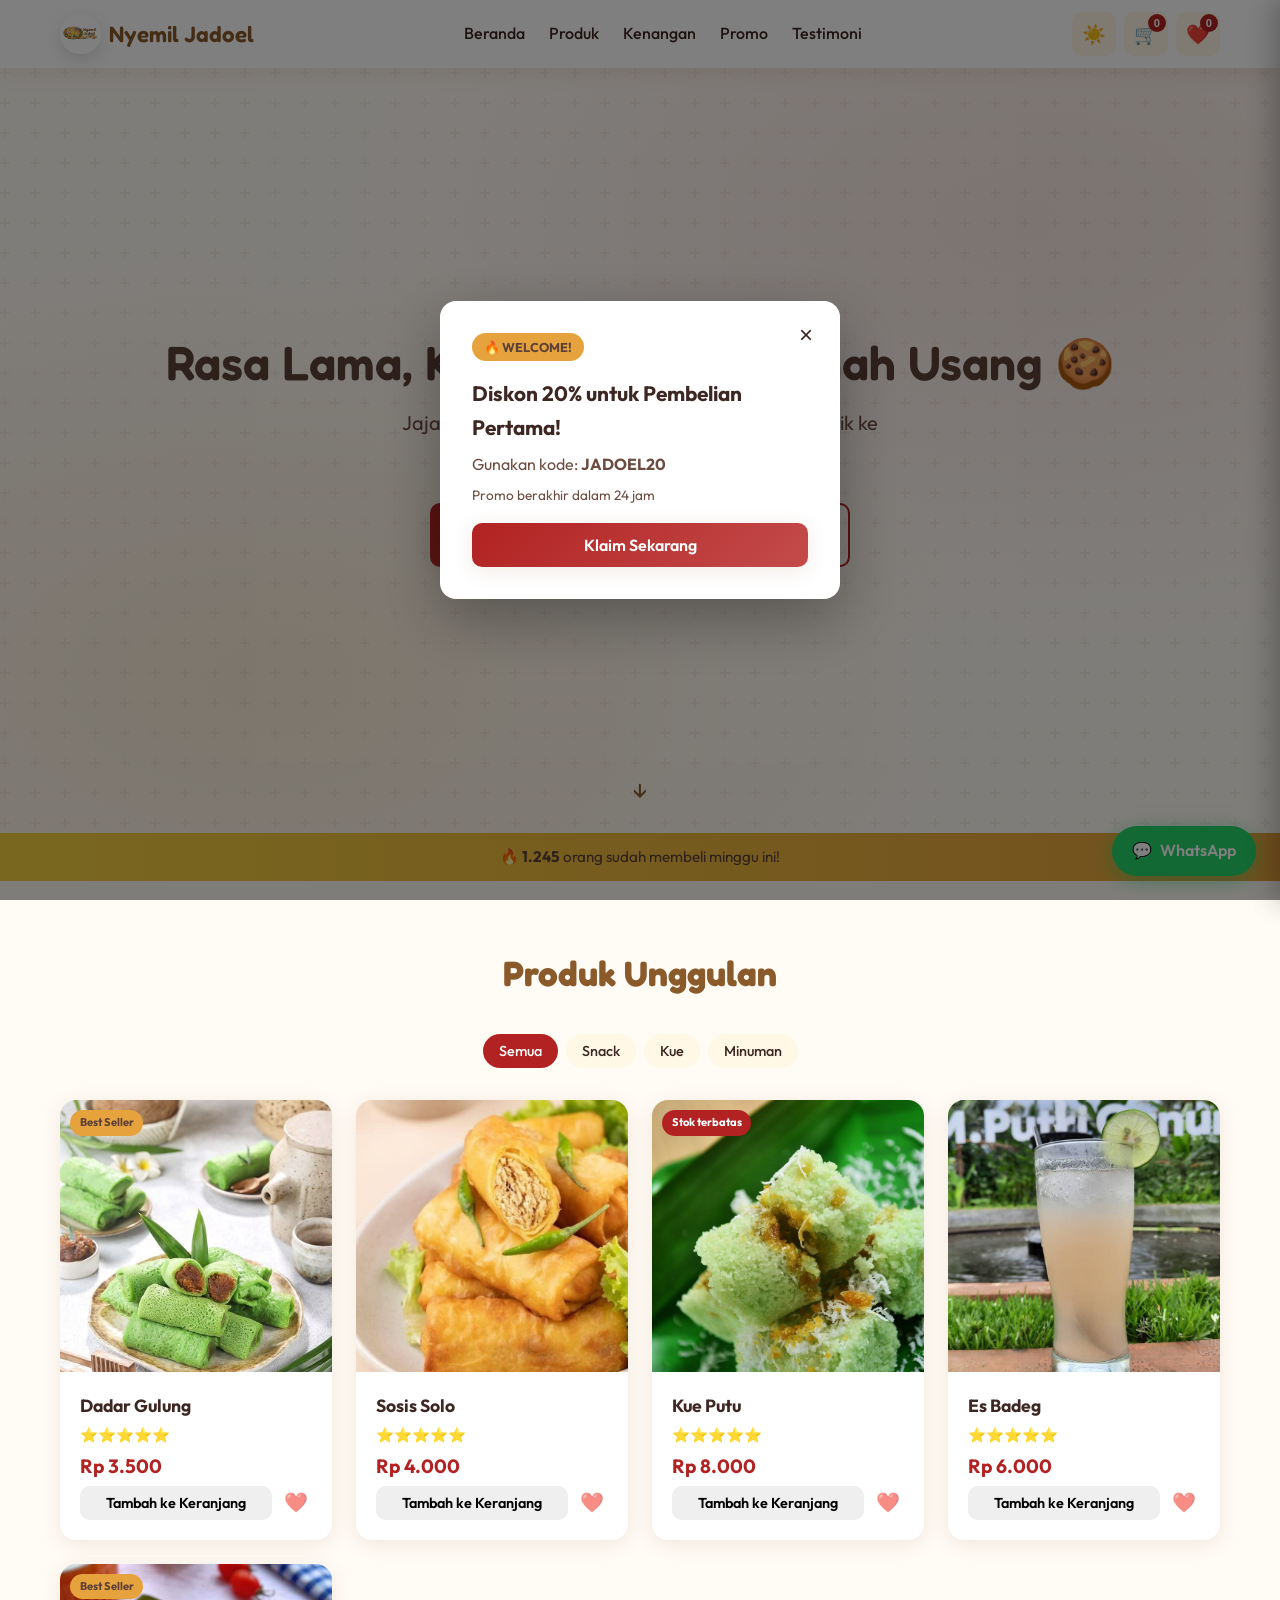
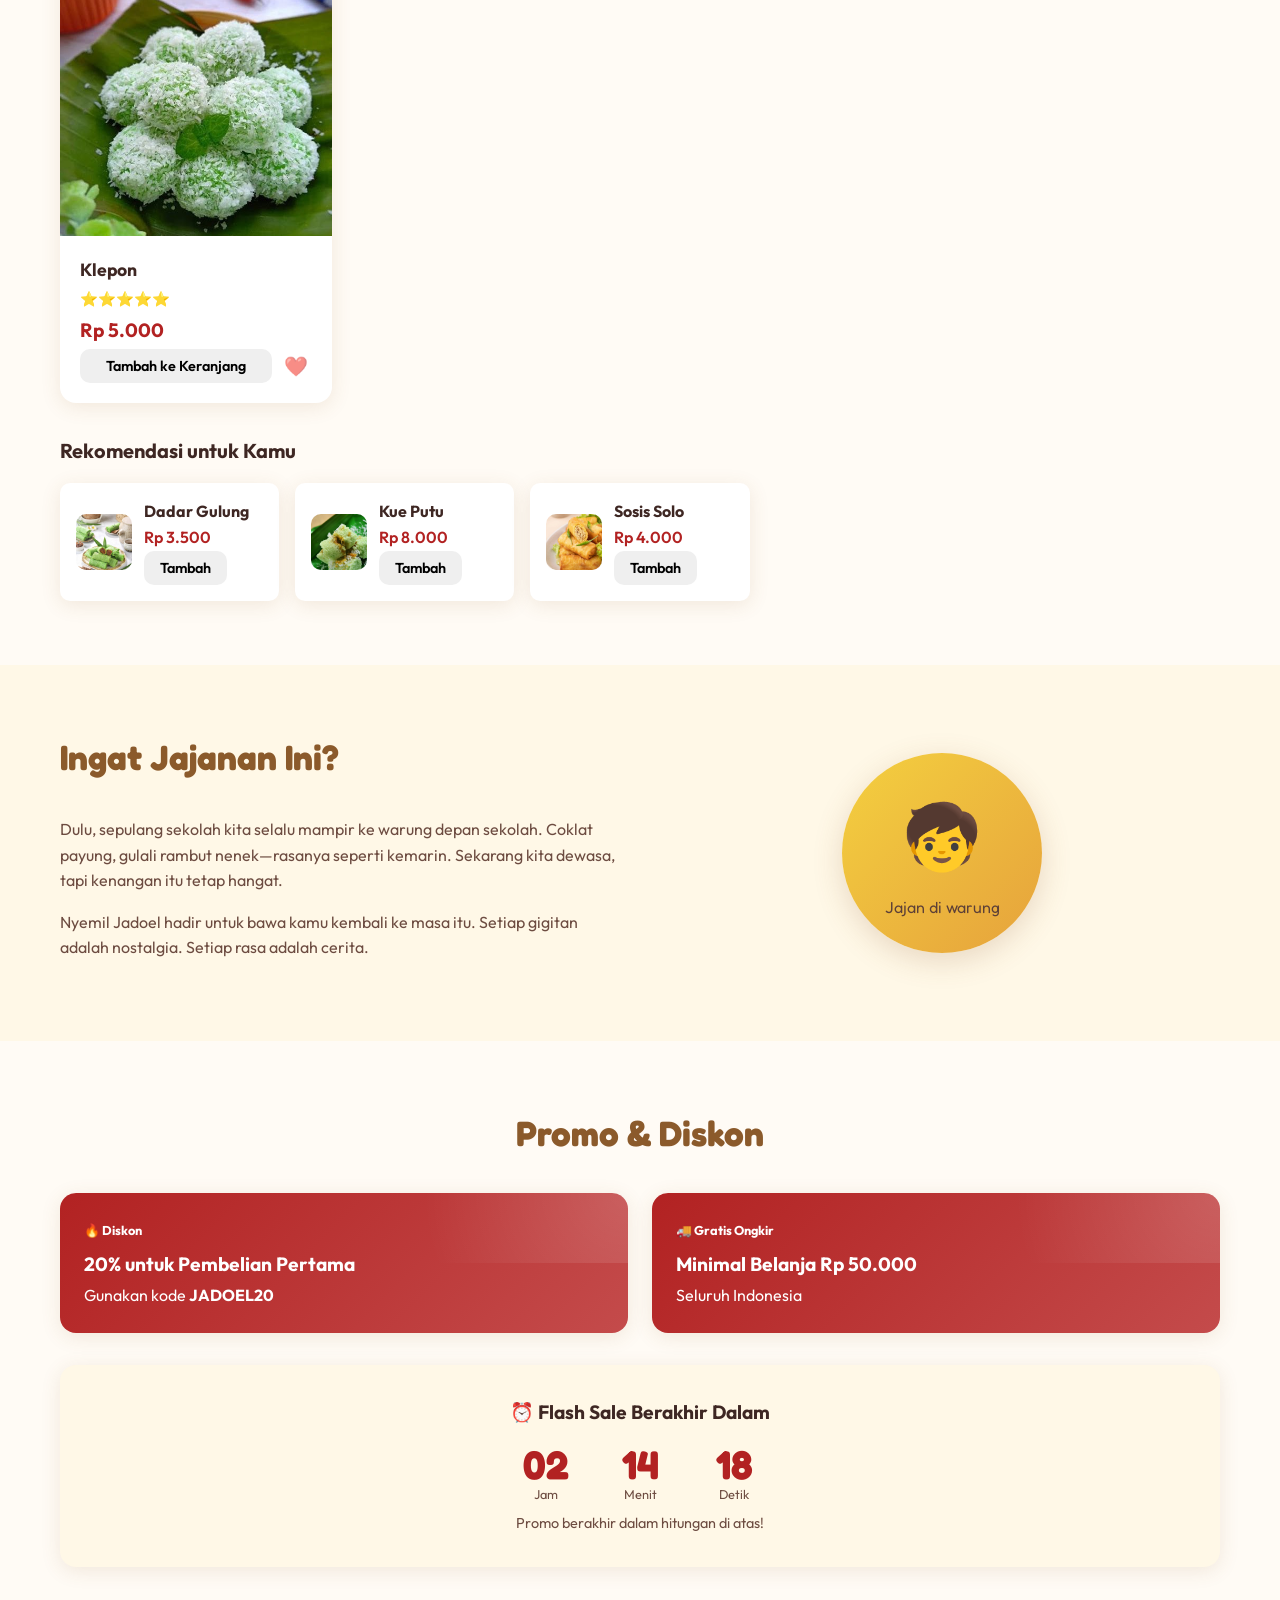
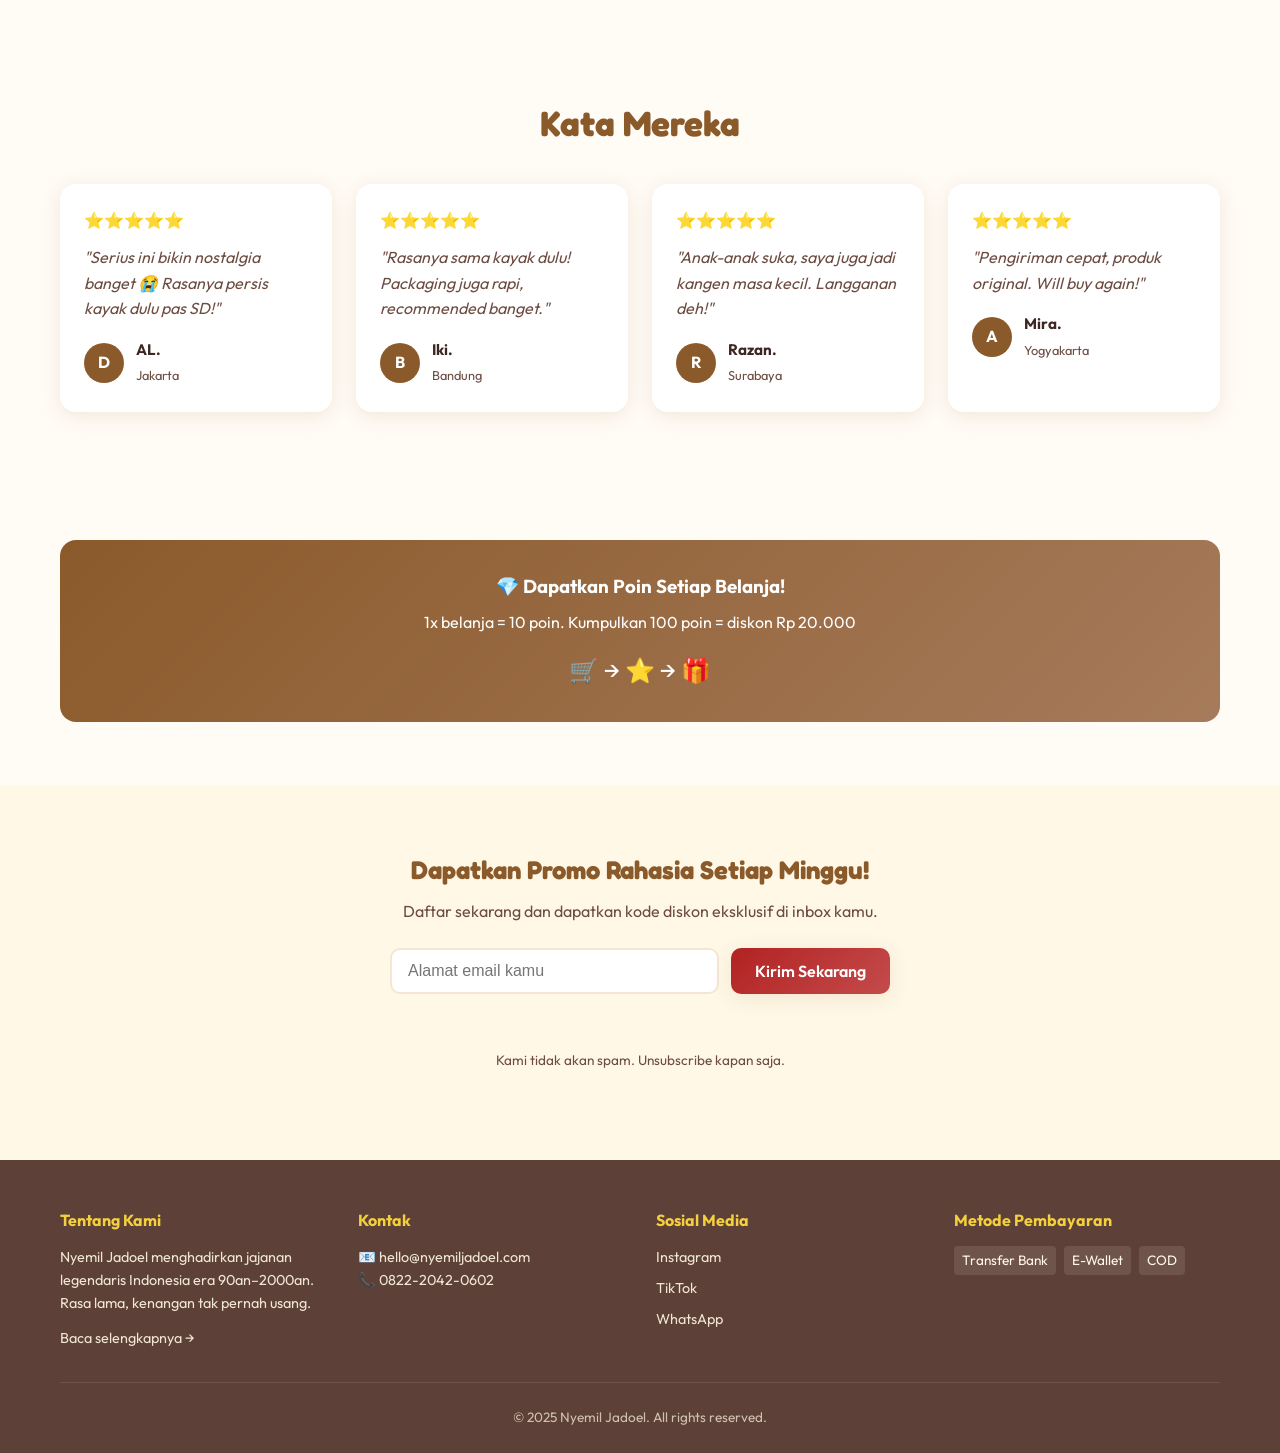
==== index.html @ 50dd861d "first commit" ====
<!DOCTYPE html>
<html lang="id">
<head>
  <meta charset="UTF-8">
  <meta name="viewport" content="width=device-width, initial-scale=1.0">
  <meta name="description" content="Nyemil Jadoel - Jajanan tradisional Indonesia era 90an. Permen karet Yosan, coklat payung, gulali, kue cubit & snack nostalgia lainnya. Rasa lama, kenangan tak pernah usang.">
  <meta name="keywords" content="jajanan jadul, snack nostalgia, jajanan 90an, jajanan tradisional Indonesia, permen jadul, kue cubit, coklat payung">
  <meta name="author" content="Nyemil Jadoel">
  <meta property="og:title" content="Nyemil Jadoel - Jajanan Legendaris Indonesia">
  <meta property="og:description" content="Rasa lama, kenangan tak pernah usang. Jajanan legendaris Indonesia yang bikin kamu balik ke masa kecil.">
  <title>Nyemil Jadoel | Jajanan Legendaris Indonesia - Snack Nostalgia 90an</title>
  <link rel="preconnect" href="https://fonts.googleapis.com">
  <link rel="preconnect" href="https://fonts.gstatic.com" crossorigin>
  <link href="https://fonts.googleapis.com/css2?family=Outfit:wght@300;400;500;600;700&family=Fredoka:wght@400;500;600;700&display=swap" rel="stylesheet">
  <link rel="stylesheet" href="styles.css">
</head>
<body>
  <!-- Pop-up Diskon First Visit -->
  <aside id="popup-diskon" class="popup-overlay" aria-hidden="true">
    <div class="popup-card">
      <button type="button" class="popup-close" aria-label="Tutup popup">&times;</button>
      <div class="popup-content">
        <span class="popup-badge">🔥 WELCOME!</span>
        <h3>Diskon 20% untuk Pembelian Pertama!</h3>
        <p>Gunakan kode: <strong>JADOEL20</strong></p>
        <p class="popup-small">Promo berakhir dalam 24 jam</p>
        <button type="button" class="btn btn-cta popup-cta">Klaim Sekarang</button>
      </div>
    </div>
  </aside>

  <!-- Header & Nav -->
  <header class="header">
    <div class="container header-inner">
      <a href="#hero" class="logo">
        <img src="Untitled (Animated Logo).png" alt="Logo Nyemil Jadoel" class="logo-image">
        <span class="logo-text">Nyemil Jadoel</span>
      </a>
      <nav class="nav" id="main-nav">
        <ul class="nav-list">
          <li><a href="#hero">Beranda</a></li>
          <li><a href="#produk">Produk</a></li>
          <li><a href="#kenangan">Kenangan</a></li>
          <li><a href="#promo">Promo</a></li>
          <li><a href="#testimoni">Testimoni</a></li>
        </ul>
      </nav>
      <div class="header-actions">
        <button type="button" class="icon-btn" id="theme-toggle" aria-label="Toggle dark/light mode">
          <span class="icon-sun">☀️</span>
          <span class="icon-moon">🌙</span>
        </button>
        <button type="button" class="icon-btn cart-btn" id="cart-toggle" aria-label="Keranjang">
          <span>🛒</span>
          <span class="cart-count" id="cart-badge">0</span>
        </button>
        <button type="button" class="icon-btn wishlist-btn" id="wishlist-toggle" aria-label="Wishlist">
          <span>❤️</span>
          <span class="wishlist-count" id="wishlist-badge">0</span>
        </button>
        <button type="button" class="hamburger" id="hamburger" aria-label="Menu" aria-expanded="false">
          <span></span><span></span><span></span>
        </button>
      </div>
    </div>
  </header>

  <main>
    <!-- Hero Section -->
    <section id="hero" class="hero">
      <div class="hero-bg"></div>
      <div class="container hero-content">
        <h1 class="hero-title animate-fade-in">Rasa Lama, Kenangan Tak Pernah Usang <span class="hero-emoji">🍪</span></h1>
        <p class="hero-subtitle animate-fade-in delay-1">Jajanan legendaris Indonesia yang bikin kamu balik ke masa kecil.</p>
        <div class="hero-cta animate-fade-in delay-2">
          <a href="#produk" class="btn btn-cta btn-lg">Belanja Sekarang</a>
          <a href="#produk" class="btn btn-outline btn-lg">Lihat Menu Jadul</a>
        </div>
      </div>
      <div class="hero-scroll">↓</div>
    </section>

    <!-- Social Proof Bar -->
    <div class="social-proof-bar">
      <div class="container">
        <p>🔥 <strong>1.245</strong> orang sudah membeli minggu ini!</p>
      </div>
    </div>

    <!-- Featured Products -->
    <section id="produk" class="section section-products">
      <div class="container">
        <h2 class="section-title reveal">Produk Unggulan</h2>
        <div class="filter-tabs">
          <button type="button" class="filter-btn active" data-filter="all">Semua</button>
          <button type="button" class="filter-btn" data-filter="snack">Snack</button>
          <button type="button" class="filter-btn" data-filter="kue">Kue</button>
          <button type="button" class="filter-btn" data-filter="minuman">Minuman</button>
        </div>
        <div class="products-grid" id="products-grid">
          <!-- Products injected by JS or static below -->
          <article class="product-card reveal" data-category="snack">
            <span class="badge best-seller">Best Seller</span>
            <div class="product-image">
              <img src="dadargulung2.jpg" alt="Dadar Gulung">
            </div>
            <div class="product-info">
              <h3>Dadar Gulung</h3>
              <div class="product-rating">⭐⭐⭐⭐⭐</div>
              <p class="product-price">Rp 3.500</p>
              <div class="product-actions">
                <button type="button" class="btn btn-sm btn-add-cart" data-id="2" data-name="Coklat Payung" data-price="3500">Tambah ke Keranjang</button>
                <button type="button" class="btn-icon wishlist-add" data-id="2" aria-label="Tambah wishlist">❤️</button>
              </div>
            </div>
          </article>
          <article class="product-card reveal" data-category="snack">
            <div class="product-image">
              <img src="sosissolo.jpg" alt="Sosis Solo">
            </div>
            <div class="product-info">
              <h3>Sosis Solo</h3>
              <div class="product-rating">⭐⭐⭐⭐⭐</div>
              <p class="product-price">Rp 4.000</p>
              <div class="product-actions">
                <button type="button" class="btn btn-sm btn-add-cart" data-id="3" data-name="Gulali Rambut Nenek" data-price="4000">Tambah ke Keranjang</button>
                <button type="button" class="btn-icon wishlist-add" data-id="3" aria-label="Tambah wishlist">❤️</button>
              </div>
            </div>
          </article>
          <article class="product-card reveal" data-category="kue">
            <span class="badge scarcity">Stok terbatas</span>
            <div class="product-image">
              <img src="kueputu.jpg" alt="Kue Putu">
            </div>
            <div class="product-info">
              <h3>Kue Putu</h3>
              <div class="product-rating">⭐⭐⭐⭐⭐</div>
              <p class="product-price">Rp 8.000</p>
              <div class="product-actions">
                <button type="button" class="btn btn-sm btn-add-cart" data-id="4" data-name="Kue Cubit" data-price="8000">Tambah ke Keranjang</button>
                <button type="button" class="btn-icon wishlist-add" data-id="4" aria-label="Tambah wishlist">❤️</button>
              </div>
            </div>
          </article>
          <article class="product-card reveal" data-category="minuman">
            <div class="product-image">
              <img src="badeg.png" alt="Taro Jadul">
            </div>
            <div class="product-info">
              <h3>Es Badeg</h3>
              <div class="product-rating">⭐⭐⭐⭐⭐</div>
              <p class="product-price">Rp 6.000</p>
              <div class="product-actions">
                <button type="button" class="btn btn-sm btn-add-cart" data-id="5" data-name="Es Badeg" data-price="6000">Tambah ke Keranjang</button>
                <button type="button" class="btn-icon wishlist-add" data-id="5" aria-label="Tambah wishlist">❤️</button>
              </div>
            </div>
          </article>
          <article class="product-card reveal" data-category="snack">
            <span class="badge best-seller">Best Seller</span>
            <div class="product-image">
              <img src="klepon2.jpg" alt="Klepon">
            </div>
            <div class="product-info">
              <h3>Klepon</h3>
              <div class="product-rating">⭐⭐⭐⭐⭐</div>
              <p class="product-price">Rp 5.000</p>
              <div class="product-actions">
                <button type="button" class="btn btn-sm btn-add-cart" data-id="6" data-name="Klepon" data-price="5000">Tambah ke Keranjang</button>
                <button type="button" class="btn-icon wishlist-add" data-id="6" aria-label="Tambah wishlist">❤️</button>
              </div>
            </div>
          </article>
        </div>
        <!-- Rekomendasi Produk -->
        <div class="recommendations reveal">
          <h3 class="subsection-title">Rekomendasi untuk Kamu</h3>
          <div class="recommendations-grid" id="recommendations-grid"></div>
        </div>
      </div>
    </section>

    <!-- Kenangan Masa Kecil -->
    <section id="kenangan" class="section section-story">
      <div class="container">
        <div class="story-grid reveal">
          <div class="story-content">
            <h2 class="section-title">Ingat Jajanan Ini?</h2>
            <p>Dulu, sepulang sekolah kita selalu mampir ke warung depan sekolah. Coklat payung, gulali rambut nenek—rasanya seperti kemarin. Sekarang kita dewasa, tapi kenangan itu tetap hangat.</p>
            <p>Nyemil Jadoel hadir untuk bawa kamu kembali ke masa itu. Setiap gigitan adalah nostalgia. Setiap rasa adalah cerita.</p>
          </div>
          <div class="story-illustration">
            <div class="illustration-box">
              <span class="illus-emoji">🧒</span>
              <span class="illus-text">Jajan di warung</span>
            </div>
          </div>
        </div>
      </div>
    </section>

    <!-- Promo & Diskon -->
    <section id="promo" class="section section-promo">
      <div class="container">
        <h2 class="section-title reveal">Promo & Diskon</h2>
        <div class="promo-banners reveal">
          <div class="promo-card">
            <span class="promo-tag">🔥 Diskon</span>
            <h3>20% untuk Pembelian Pertama</h3>
            <p>Gunakan kode <strong>JADOEL20</strong></p>
          </div>
          <div class="promo-card">
            <span class="promo-tag">🚚 Gratis Ongkir</span>
            <h3>Minimal Belanja Rp 50.000</h3>
            <p>Seluruh Indonesia</p>
          </div>
        </div>
        <div class="countdown-box reveal">
          <h3>⏰ Flash Sale Berakhir Dalam</h3>
          <div class="countdown" id="countdown">
            <div class="countdown-item">
              <span class="countdown-num" id="hours">02</span>
              <span class="countdown-label">Jam</span>
            </div>
            <div class="countdown-item">
              <span class="countdown-num" id="minutes">14</span>
              <span class="countdown-label">Menit</span>
            </div>
            <div class="countdown-item">
              <span class="countdown-num" id="seconds">21</span>
              <span class="countdown-label">Detik</span>
            </div>
          </div>
          <p class="countdown-note">Promo berakhir dalam hitungan di atas!</p>
        </div>
      </div>
    </section>

    <!-- Testimoni -->
    <section id="testimoni" class="section section-testimoni">
      <div class="container">
        <h2 class="section-title reveal">Kata Mereka</h2>
        <div class="testimoni-grid">
          <div class="testimoni-card reveal">
            <div class="testimoni-rating">⭐⭐⭐⭐⭐</div>
            <p>"Serius ini bikin nostalgia banget 😭 Rasanya persis kayak dulu pas SD!"</p>
            <div class="testimoni-author">
              <div class="testimoni-avatar">D</div>
              <div>
                <strong>AL.</strong>
                <span>Jakarta</span>
              </div>
            </div>
          </div>
          <div class="testimoni-card reveal">
            <div class="testimoni-rating">⭐⭐⭐⭐⭐</div>
            <p>"Rasanya sama kayak dulu! Packaging juga rapi, recommended banget."</p>
            <div class="testimoni-author">
              <div class="testimoni-avatar">B</div>
              <div>
                <strong>Iki.</strong>
                <span>Bandung</span>
              </div>
            </div>
          </div>
          <div class="testimoni-card reveal">
            <div class="testimoni-rating">⭐⭐⭐⭐⭐</div>
            <p>"Anak-anak suka, saya juga jadi kangen masa kecil. Langganan deh!"</p>
            <div class="testimoni-author">
              <div class="testimoni-avatar">R</div>
              <div>
                <strong>Razan.</strong>
                <span>Surabaya</span>
              </div>
            </div>
          </div>
          <div class="testimoni-card reveal">
            <div class="testimoni-rating">⭐⭐⭐⭐⭐</div>
            <p>"Pengiriman cepat, produk original. Will buy again!"</p>
            <div class="testimoni-author">
              <div class="testimoni-avatar">A</div>
              <div>
                <strong>Mira.</strong>
                <span>Yogyakarta</span>
              </div>
            </div>
          </div>
        </div>
      </div>
    </section>

    <!-- Poin Reward -->
    <section class="section section-rewards">
      <div class="container">
        <div class="rewards-box reveal">
          <h3>💎 Dapatkan Poin Setiap Belanja!</h3>
          <p>1x belanja = 10 poin. Kumpulkan 100 poin = diskon Rp 20.000</p>
          <div class="rewards-visual">
            <span>🛒</span> → <span>⭐</span> → <span>🎁</span>
          </div>
        </div>
      </div>
    </section>

    <!-- Email Capture -->
    <section class="section section-newsletter">
      <div class="container">
        <div class="newsletter-box reveal">
          <h2>Dapatkan Promo Rahasia Setiap Minggu!</h2>
          <p>Daftar sekarang dan dapatkan kode diskon eksklusif di inbox kamu.</p>
          <form id="newsletter-form" class="newsletter-form" action="subscribe.php" method="post">
            <input type="email" name="email" placeholder="Alamat email kamu" required aria-label="Email" autocomplete="email">
            <button type="submit" class="btn btn-cta" id="newsletter-submit">Kirim Sekarang</button>
          </form>
          <p id="newsletter-status" class="newsletter-status" role="status" aria-live="polite"></p>
          <p class="newsletter-note">Kami tidak akan spam. Unsubscribe kapan saja.</p>
        </div>
      </div>
    </section>
  </main>

  <!-- Footer -->
  <footer class="footer">
    <div class="container">
      <div class="footer-grid">
        <div class="footer-col">
          <h4>Tentang Kami</h4>
          <p>Nyemil Jadoel menghadirkan jajanan legendaris Indonesia era 90an–2000an. Rasa lama, kenangan tak pernah usang.</p>
          <p style="margin-top:0.75rem;"><a href="about.html">Baca selengkapnya →</a></p>
        </div>
        <div class="footer-col">
          <h4>Kontak</h4>
          <p>📧 hello@nyemiljadoel.com</p>
          <p>📞 0822-2042-0602</p>
        </div>
        <div class="footer-col">
          <h4>Sosial Media</h4>
          <div class="social-links">
            <a href="https://www.instagram.com/riza7nw/" aria-label="Instagram">Instagram</a>
            <a href="https://www.tiktok.com/@riza7nw" aria-label="TikTok">TikTok</a>
            <a href="https://wa.me/6282220420602" aria-label="WhatsApp">WhatsApp</a>
          </div>
        </div>
        <div class="footer-col">
          <h4>Metode Pembayaran</h4>
          <div class="payment-methods">
            <span>Transfer Bank</span>
            <span>E-Wallet</span>
            <span>COD</span>
          </div>
        </div>
      </div>
      <div class="footer-bottom">
        <p>&copy; 2025 Nyemil Jadoel. All rights reserved.</p>
      </div>
    </div>
  </footer>

  <!-- Cart Sidebar -->
  <aside id="cart-sidebar" class="sidebar cart-sidebar" aria-hidden="true">
    <div class="sidebar-header">
      <h3>🛒 Keranjang Belanja</h3>
      <button type="button" class="sidebar-close" id="cart-close" aria-label="Tutup keranjang">&times;</button>
    </div>
    <div class="sidebar-body">
      <ul class="cart-items" id="cart-items"></ul>
      <div class="cart-empty" id="cart-empty">Keranjang masih kosong. Yuk isi!</div>
      <div class="cart-summary" id="cart-summary" hidden>
        <p class="cart-total">Total: <strong id="cart-total-text">Rp 0</strong></p>
        <button type="button" class="btn btn-cta btn-block" id="btn-checkout">Checkout</button>
      </div>
    </div>
  </aside>

  <!-- Wishlist Sidebar -->
  <aside id="wishlist-sidebar" class="sidebar wishlist-sidebar" aria-hidden="true">
    <div class="sidebar-header">
      <h3>❤️ Wishlist</h3>
      <button type="button" class="sidebar-close" id="wishlist-close" aria-label="Tutup wishlist">&times;</button>
    </div>
    <div class="sidebar-body">
      <ul class="wishlist-items" id="wishlist-items"></ul>
      <div class="wishlist-empty" id="wishlist-empty">Belum ada item di wishlist.</div>
    </div>
  </aside>

  <!-- Checkout Modal -->
  <div id="checkout-modal" class="modal-overlay" aria-hidden="true">
    <div class="modal-content checkout-modal">
      <button type="button" class="modal-close" id="checkout-close" aria-label="Tutup">&times;</button>
      <h2>Checkout</h2>
      <div class="checkout-summary" id="checkout-summary"></div>
      <form id="checkout-form" class="checkout-form">
        <label>Nama Lengkap <input type="text" name="name" required></label>
        <label>No. HP <input type="tel" name="phone" required></label>
        <label>Alamat <textarea name="address" required></textarea></label>
        <label>Metode Pembayaran
          <select name="payment">
            <option value="transfer">Transfer Bank</option>
            <option value="ewallet">E-Wallet</option>
            <option value="cod">COD</option>
          </select>
        </label>
        <button type="submit" class="btn btn-cta btn-block">Bayar Sekarang (Simulasi)</button>
      </form>
    </div>
  </div>

  <!-- Loading Overlay (permen berputar) -->
  <div id="loading-overlay" class="loading-overlay" aria-hidden="true">
    <div class="loading-spinner">🍬</div>
    <p>Memuat...</p>
  </div>

  <!-- WhatsApp Floating Button -->
  <a href="https://wa.me/6282220420602" class="whatsapp-float" target="_blank" rel="noopener" aria-label="Chat WhatsApp">
    <span>💬</span> WhatsApp
  </a>

  <script src="script.js"></script>
</body>
</html>
---- styles.css ----
/* ============================================
   NYEMIL JADOEL - Brand Styles
   Colors: coklat gula aren, krem, merah bata, kuning hangat
   ============================================ */

:root {
  /* Light theme (default) */
  --color-aren: #8B5A2B;
  --color-aren-light: #A67B5B;
  --color-krem: #FFF8E7;
  --color-krem-dark: #F5E6D3;
  --color-bata: #B22222;
  --color-bata-soft: #C44B4B;
  --color-kuning: #E6A23C;
  --color-kuning-pale: #F4D03F;
  --color-brown-dark: #5D4037;
  --color-white: #FFF;
  --color-text: #3E2723;
  --color-text-muted: #6D4C41;
  --bg-body: #FFFBF5;
  --bg-card: #FFFFFF;
  --shadow-soft: 0 4px 20px rgba(139, 90, 43, 0.12);
  --shadow-hover: 0 8px 30px rgba(139, 90, 43, 0.2);
  --radius: 16px;
  --radius-sm: 10px;
  --font-body: 'Outfit', sans-serif;
  --font-display: 'Fredoka', sans-serif;
  --transition: 0.3s ease;
}

[data-theme="dark"] {
  --bg-body: #2C1810;
  --bg-card: #3D2817;
  --color-text: #FFF8E7;
  --color-text-muted: #C4A77D;
  --color-krem: #4A3728;
  --color-krem-dark: #3D2817;
  --shadow-soft: 0 4px 20px rgba(0,0,0,0.3);
  --shadow-hover: 0 8px 30px rgba(0,0,0,0.4);
}

*,
*::before,
*::after {
  box-sizing: border-box;
  margin: 0;
  padding: 0;
}

html {
  scroll-behavior: smooth;
}

body {
  font-family: var(--font-body);
  background: var(--bg-body);
  color: var(--color-text);
  line-height: 1.6;
  overflow-x: hidden;
  transition: background var(--transition), color var(--transition);
}

img {
  max-width: 100%;
  height: auto;
  display: block;
}

a {
  color: var(--color-bata);
  text-decoration: none;
  transition: color var(--transition), opacity var(--transition);
}

a:hover {
  opacity: 0.9;
}

.container {
  width: 100%;
  max-width: 1200px;
  margin: 0 auto;
  padding: 0 1.25rem;
}

/* ========== Buttons ========== */
.btn {
  display: inline-flex;
  align-items: center;
  justify-content: center;
  gap: 0.5rem;
  padding: 0.75rem 1.5rem;
  font-family: var(--font-body);
  font-weight: 600;
  font-size: 1rem;
  border: none;
  border-radius: var(--radius-sm);
  cursor: pointer;
  transition: transform var(--transition), box-shadow var(--transition), background var(--transition);
}

.btn:active {
  transform: scale(0.98);
}

.btn-cta {
  background: linear-gradient(135deg, var(--color-bata), var(--color-bata-soft));
  color: var(--color-white);
  box-shadow: var(--shadow-soft);
}

.btn-cta:hover {
  box-shadow: var(--shadow-hover);
}

.btn-outline {
  background: transparent;
  color: var(--color-bata);
  border: 2px solid var(--color-bata);
}

.btn-outline:hover {
  background: rgba(178, 34, 34, 0.1);
}

.btn-lg {
  padding: 1rem 2rem;
  font-size: 1.1rem;
}

.btn-sm {
  padding: 0.5rem 1rem;
  font-size: 0.9rem;
}

.btn-block {
  width: 100%;
}

.btn-icon {
  background: none;
  border: none;
  cursor: pointer;
  font-size: 1.2rem;
  padding: 0.25rem;
  transition: transform var(--transition);
}

.btn-icon:hover {
  transform: scale(1.2);
}

/* ========== Header & Nav ========== */
.header {
  position: sticky;
  top: 0;
  z-index: 100;
  background: var(--bg-card);
  box-shadow: var(--shadow-soft);
  transition: background var(--transition);
}

.header-inner {
  display: flex;
  align-items: center;
  justify-content: space-between;
  padding: 0.75rem 1.25rem;
  gap: 1rem;
}

.logo {
  display: flex;
  align-items: center;
  gap: 0.5rem;
  font-family: var(--font-display);
  font-size: 1.4rem;
  font-weight: 600;
  color: var(--color-aren);
}

.logo-image {
  width: clamp(32px, 3.2vw, 44px);
  height: clamp(32px, 3.2vw, 44px);
  border-radius: 50%;
  object-fit: cover;
  flex: 0 0 auto;
  box-shadow: 0 6px 16px rgba(0, 0, 0, 0.12);
}

.nav-list {
  display: flex;
  list-style: none;
  gap: 1.5rem;
}

.nav-list a {
  color: var(--color-text);
  font-weight: 500;
}

.nav-list a:hover {
  color: var(--color-bata);
}

.header-actions {
  display: flex;
  align-items: center;
  gap: 0.5rem;
}

.icon-btn {
  position: relative;
  width: 44px;
  height: 44px;
  display: flex;
  align-items: center;
  justify-content: center;
  background: var(--color-krem);
  border: none;
  border-radius: var(--radius-sm);
  font-size: 1.2rem;
  cursor: pointer;
  transition: transform var(--transition), background var(--transition);
}

.icon-btn:hover {
  background: var(--color-krem-dark);
  transform: scale(1.05);
}

.cart-count,
.wishlist-count {
  position: absolute;
  top: 2px;
  right: 2px;
  min-width: 18px;
  height: 18px;
  padding: 0 4px;
  font-size: 0.7rem;
  font-weight: 700;
  color: white;
  background: var(--color-bata);
  border-radius: 999px;
  display: flex;
  align-items: center;
  justify-content: center;
}

#theme-toggle .icon-moon {
  display: none;
}

[data-theme="dark"] #theme-toggle .icon-sun {
  display: none;
}

[data-theme="dark"] #theme-toggle .icon-moon {
  display: inline;
}

.hamburger {
  display: none;
  flex-direction: column;
  justify-content: center;
  gap: 5px;
  width: 44px;
  height: 44px;
  background: var(--color-krem);
  border: none;
  border-radius: var(--radius-sm);
  cursor: pointer;
}

.hamburger span {
  width: 22px;
  height: 2px;
  background: var(--color-text);
  margin: 0 auto;
  transition: var(--transition);
}

.hamburger[aria-expanded="true"] span:nth-child(1) {
  transform: translateY(7px) rotate(45deg);
}

.hamburger[aria-expanded="true"] span:nth-child(2) {
  opacity: 0;
}

.hamburger[aria-expanded="true"] span:nth-child(3) {
  transform: translateY(-7px) rotate(-45deg);
}

/* ========== Hero ========== */
.hero {
  position: relative;
  min-height: 85vh;
  display: flex;
  align-items: center;
  justify-content: center;
  text-align: center;
  padding: 4rem 1rem;
  overflow: hidden;
}

.hero-bg {
  position: absolute;
  inset: 0;
  background: 
    radial-gradient(ellipse at 20% 80%, rgba(230, 162, 60, 0.15) 0%, transparent 50%),
    radial-gradient(ellipse at 80% 20%, rgba(178, 34, 34, 0.08) 0%, transparent 50%),
    url("data:image/svg+xml,%3Csvg width='60' height='60' viewBox='0 0 60 60' xmlns='http://www.w3.org/2000/svg'%3E%3Cg fill='none' fill-rule='evenodd'%3E%3Cg fill='%238B5A2B' fill-opacity='0.06'%3E%3Cpath d='M36 34v-4h-2v4h-4v2h4v4h2v-4h4v-2h-4zm0-30V0h-2v4h-4v2h4v4h2V6h4V4h-4zM6 34v-4H4v4H0v2h4v4h2v-4h4v-2H6zM6 4V0H4v4H0v2h4v4h2V6h4V4H6z'/%3E%3C/g%3E%3C/g%3E%3C/svg%3E");
  z-index: 0;
}

.hero-content {
  position: relative;
  z-index: 1;
}

.hero-title {
  font-family: var(--font-display);
  font-size: clamp(1.8rem, 5vw, 3rem);
  font-weight: 600;
  color: var(--color-brown-dark);
  margin-bottom: 1rem;
  line-height: 1.2;
}

[data-theme="dark"] .hero-title {
  color: var(--color-krem);
}

.hero-emoji {
  display: inline-block;
  animation: bounce 2s ease-in-out infinite;
}

.hero-subtitle {
  font-size: clamp(1rem, 2.5vw, 1.25rem);
  color: var(--color-text-muted);
  margin-bottom: 2rem;
  max-width: 500px;
  margin-left: auto;
  margin-right: auto;
}

.hero-cta {
  display: flex;
  flex-wrap: wrap;
  gap: 1rem;
  justify-content: center;
}

.hero-scroll {
  position: absolute;
  bottom: 1.5rem;
  left: 50%;
  transform: translateX(-50%);
  font-size: 1.5rem;
  color: var(--color-aren);
  animation: float 2s ease-in-out infinite;
}

/* Animations */
@keyframes bounce {
  0%, 100% { transform: translateY(0); }
  50% { transform: translateY(-8px); }
}

@keyframes float {
  0%, 100% { transform: translateX(-50%) translateY(0); }
  50% { transform: translateX(-50%) translateY(8px); }
}

.animate-fade-in {
  opacity: 0;
  transform: translateY(20px);
  animation: fadeIn 0.8s ease forwards;
}

.delay-1 { animation-delay: 0.2s; }
.delay-2 { animation-delay: 0.4s; }

@keyframes fadeIn {
  to {
    opacity: 1;
    transform: translateY(0);
  }
}

/* Scroll reveal */
.reveal {
  opacity: 0;
  transform: translateY(30px);
  transition: opacity 0.6s ease, transform 0.6s ease;
}

.reveal.visible {
  opacity: 1;
  transform: translateY(0);
}

/* ========== Social Proof Bar ========== */
.social-proof-bar {
  background: linear-gradient(90deg, var(--color-kuning-pale), var(--color-kuning));
  color: var(--color-brown-dark);
  padding: 0.75rem 1rem;
  text-align: center;
  font-size: 0.95rem;
}

[data-theme="dark"] .social-proof-bar {
  background: linear-gradient(90deg, var(--color-aren), var(--color-aren-light));
  color: var(--color-krem);
}

/* ========== Section ========== */
.section {
  padding: 4rem 0;
}

.section-title {
  font-family: var(--font-display);
  font-size: clamp(1.6rem, 4vw, 2.2rem);
  text-align: center;
  margin-bottom: 2rem;
  color: var(--color-aren);
}

.subsection-title {
  font-size: 1.25rem;
  margin: 2rem 0 1rem;
  color: var(--color-text);
}

/* ========== Filter Tabs ========== */
.filter-tabs {
  display: flex;
  flex-wrap: wrap;
  justify-content: center;
  gap: 0.5rem;
  margin-bottom: 2rem;
}

.filter-btn {
  padding: 0.5rem 1rem;
  font-family: var(--font-body);
  font-size: 0.9rem;
  font-weight: 500;
  background: var(--color-krem);
  color: var(--color-text);
  border: none;
  border-radius: 999px;
  cursor: pointer;
  transition: background var(--transition), color var(--transition), transform var(--transition);
}

.filter-btn:hover,
.filter-btn.active {
  background: var(--color-bata);
  color: white;
}

.filter-btn:hover {
  transform: scale(1.05);
}

/* ========== Products Grid ========== */
.products-grid {
  display: grid;
  grid-template-columns: repeat(auto-fill, minmax(260px, 1fr));
  gap: 1.5rem;
}

.product-card {
  position: relative;
  background: var(--bg-card);
  border-radius: var(--radius);
  overflow: hidden;
  box-shadow: var(--shadow-soft);
  transition: transform var(--transition), box-shadow var(--transition);
  display: flex;
  flex-direction: column;
}

.product-card:hover {
  transform: scale(1.03);
  box-shadow: var(--shadow-hover);
}

.product-card.hidden {
  display: none;
}

.product-image {
  aspect-ratio: 1;
  overflow: hidden;
  background: var(--color-krem);
}

.product-image img {
  width: 100%;
  height: 100%;
  object-fit: cover;
  transition: transform 0.5s ease;
}

.product-card:hover .product-image img {
  transform: scale(1.08);
}

.product-info {
  padding: 1.25rem;
  flex: 1;
  display: flex;
  flex-direction: column;
}

.product-info h3 {
  font-size: 1.1rem;
  margin-bottom: 0.25rem;
  color: var(--color-text);
}

.product-rating {
  font-size: 0.9rem;
  margin-bottom: 0.25rem;
}

.product-price {
  font-weight: 700;
  font-size: 1.2rem;
  color: var(--color-bata);
  margin-bottom: 0.25rem;
}

.product-fomo {
  font-size: 0.8rem;
  color: var(--color-kuning);
  margin-bottom: 0.5rem;
}

[data-theme="dark"] .product-fomo {
  color: var(--color-kuning-pale);
}

.product-actions {
  display: flex;
  align-items: center;
  gap: 0.5rem;
  margin-top: auto;
}

.product-actions .btn-add-cart {
  flex: 1;
}

.badge {
  position: absolute;
  top: 10px;
  padding: 0.25rem 0.6rem;
  font-size: 0.7rem;
  font-weight: 700;
  border-radius: 999px;
  z-index: 1;
}

.badge.best-seller {
  left: 10px;
  background: var(--color-kuning);
  color: var(--color-brown-dark);
}

.badge.scarcity {
  right: 10px;
  background: var(--color-bata);
  color: white;
}

.badge.scarcity:only-of-type {
  left: 10px;
  right: auto;
}

/* ========== Recommendations ========== */
.recommendations-grid {
  display: grid;
  grid-template-columns: repeat(auto-fill, minmax(200px, 1fr));
  gap: 1rem;
}

.recommendation-card {
  background: var(--bg-card);
  border-radius: var(--radius-sm);
  padding: 1rem;
  box-shadow: var(--shadow-soft);
  display: flex;
  align-items: center;
  gap: 0.75rem;
  transition: transform var(--transition);
}

.recommendation-card:hover {
  transform: scale(1.02);
}

.recommendation-card img {
  width: 56px;
  height: 56px;
  object-fit: cover;
  border-radius: var(--radius-sm);
}

/* ========== Story Section ========== */
.section-story {
  background: var(--color-krem);
}

[data-theme="dark"] .section-story {
  background: var(--color-krem-dark);
}

.story-grid {
  display: grid;
  grid-template-columns: 1fr 1fr;
  gap: 3rem;
  align-items: center;
}

.story-content .section-title {
  text-align: left;
}

.story-content p {
  margin-bottom: 1rem;
  color: var(--color-text-muted);
}

.story-illustration {
  display: flex;
  justify-content: center;
}

.illustration-box {
  width: 200px;
  height: 200px;
  background: linear-gradient(135deg, var(--color-kuning-pale), var(--color-kuning));
  border-radius: 50%;
  display: flex;
  flex-direction: column;
  align-items: center;
  justify-content: center;
  gap: 0.5rem;
  box-shadow: var(--shadow-hover);
}

.illus-emoji {
  font-size: 4rem;
}

.illus-text {
  font-family: var(--font-display);
  font-size: 1rem;
  color: var(--color-brown-dark);
}

/* ========== Promo ========== */
.promo-banners {
  display: grid;
  grid-template-columns: repeat(auto-fit, minmax(280px, 1fr));
  gap: 1.5rem;
  margin-bottom: 2rem;
}

.promo-card {
  background: linear-gradient(135deg, var(--color-bata), var(--color-bata-soft));
  color: white;
  padding: 1.5rem;
  border-radius: var(--radius);
  box-shadow: var(--shadow-soft);
  position: relative;
  overflow: hidden;
}

.promo-card::before {
  content: '';
  position: absolute;
  top: -50%;
  right: -50%;
  width: 100%;
  height: 100%;
  background: radial-gradient(circle, rgba(255,255,255,0.15) 0%, transparent 70%);
}

.promo-tag {
  display: inline-block;
  font-size: 0.8rem;
  font-weight: 700;
  margin-bottom: 0.5rem;
}

.promo-card h3 {
  font-size: 1.2rem;
  margin-bottom: 0.25rem;
}

.countdown-box {
  background: var(--color-krem);
  padding: 2rem;
  border-radius: var(--radius);
  text-align: center;
  box-shadow: var(--shadow-soft);
}

[data-theme="dark"] .countdown-box {
  background: var(--color-krem-dark);
}

.countdown-box h3 {
  margin-bottom: 1rem;
  font-size: 1.2rem;
}

.countdown {
  display: flex;
  justify-content: center;
  gap: 1.5rem;
  margin-bottom: 0.5rem;
}

.countdown-item {
  display: flex;
  flex-direction: column;
  align-items: center;
  min-width: 70px;
}

.countdown-num {
  font-family: var(--font-display);
  font-size: 2.5rem;
  font-weight: 700;
  color: var(--color-bata);
  line-height: 1;
}

.countdown-label {
  font-size: 0.8rem;
  color: var(--color-text-muted);
}

.countdown-note {
  font-size: 0.9rem;
  color: var(--color-text-muted);
}

/* ========== Testimoni ========== */
.testimoni-grid {
  display: grid;
  grid-template-columns: repeat(auto-fit, minmax(260px, 1fr));
  gap: 1.5rem;
}

.testimoni-card {
  background: var(--bg-card);
  padding: 1.5rem;
  border-radius: var(--radius);
  box-shadow: var(--shadow-soft);
  transition: transform var(--transition);
}

.testimoni-card:hover {
  transform: translateY(-4px);
}

.testimoni-rating {
  margin-bottom: 0.75rem;
  font-size: 1rem;
}

.testimoni-card p {
  font-style: italic;
  color: var(--color-text-muted);
  margin-bottom: 1rem;
}

.testimoni-author {
  display: flex;
  align-items: center;
  gap: 0.75rem;
}

.testimoni-avatar {
  width: 40px;
  height: 40px;
  border-radius: 50%;
  background: var(--color-aren);
  color: white;
  display: flex;
  align-items: center;
  justify-content: center;
  font-weight: 700;
}

.testimoni-author strong {
  display: block;
  font-size: 0.95rem;
}

.testimoni-author span {
  font-size: 0.8rem;
  color: var(--color-text-muted);
}

/* ========== Rewards ========== */
.rewards-box {
  background: linear-gradient(135deg, var(--color-aren), var(--color-aren-light));
  color: white;
  padding: 2rem;
  border-radius: var(--radius);
  text-align: center;
}

.rewards-box h3 {
  margin-bottom: 0.5rem;
}

.rewards-visual {
  margin-top: 1rem;
  font-size: 1.5rem;
}

/* ========== Newsletter ========== */
.section-newsletter {
  background: var(--color-krem);
}

[data-theme="dark"] .section-newsletter {
  background: var(--color-krem-dark);
}

.newsletter-box {
  max-width: 500px;
  margin: 0 auto;
  text-align: center;
}

.newsletter-box h2 {
  font-family: var(--font-display);
  font-size: clamp(1.3rem, 3vw, 1.6rem);
  margin-bottom: 0.5rem;
  color: var(--color-aren);
}

.newsletter-box p {
  margin-bottom: 1.5rem;
  color: var(--color-text-muted);
}

.newsletter-form {
  display: flex;
  flex-wrap: wrap;
  gap: 0.75rem;
  justify-content: center;
}

.newsletter-form input {
  flex: 1;
  min-width: 200px;
  padding: 0.75rem 1rem;
  font-size: 1rem;
  border: 2px solid var(--color-krem-dark);
  border-radius: var(--radius-sm);
  background: var(--bg-card);
  color: var(--color-text);
}

.newsletter-status {
  min-height: 1.25rem;
  margin-top: 0.75rem;
  font-size: 0.9rem;
  font-weight: 500;
}

.newsletter-status--ok {
  color: #2e7d32;
}

[data-theme="dark"] .newsletter-status--ok {
  color: #81c784;
}

.newsletter-status--error {
  color: var(--color-bata);
}

.newsletter-note {
  margin-top: 0.75rem;
  font-size: 0.85rem;
  color: var(--color-text-muted);
}

/* ========== Footer ========== */
.footer {
  background: var(--color-brown-dark);
  color: var(--color-krem);
  padding: 3rem 0 1.5rem;
}

.footer-grid {
  display: grid;
  grid-template-columns: repeat(auto-fit, minmax(200px, 1fr));
  gap: 2rem;
  margin-bottom: 2rem;
}

.footer-col h4 {
  font-size: 1rem;
  margin-bottom: 0.75rem;
  color: var(--color-kuning-pale);
}

.footer-col p,
.footer-col a {
  color: rgba(255,248,231,0.9);
  font-size: 0.9rem;
}

.footer-col a:hover {
  color: white;
}

.social-links {
  display: flex;
  flex-direction: column;
  gap: 0.5rem;
}

.payment-methods {
  display: flex;
  flex-wrap: wrap;
  gap: 0.5rem;
}

.payment-methods span {
  background: rgba(255,255,255,0.1);
  padding: 0.25rem 0.5rem;
  border-radius: 4px;
  font-size: 0.85rem;
}

.footer-bottom {
  text-align: center;
  padding-top: 1.5rem;
  border-top: 1px solid rgba(255,255,255,0.1);
  font-size: 0.85rem;
  color: rgba(255,248,231,0.7);
}

/* ========== Popup ========== */
.popup-overlay {
  position: fixed;
  inset: 0;
  background: rgba(0,0,0,0.5);
  display: flex;
  align-items: center;
  justify-content: center;
  z-index: 1000;
  opacity: 0;
  visibility: hidden;
  transition: opacity 0.3s, visibility 0.3s;
}

.popup-overlay.active {
  opacity: 1;
  visibility: visible;
}

.popup-card {
  position: relative;
  background: var(--bg-card);
  padding: 2rem;
  border-radius: var(--radius);
  max-width: 400px;
  width: 90%;
  box-shadow: 0 20px 60px rgba(0,0,0,0.3);
}

.popup-close {
  position: absolute;
  top: 1rem;
  right: 1rem;
  width: 36px;
  height: 36px;
  font-size: 1.5rem;
  background: none;
  border: none;
  cursor: pointer;
  color: var(--color-text);
  line-height: 1;
}

.popup-badge {
  display: inline-block;
  background: var(--color-kuning);
  color: var(--color-brown-dark);
  padding: 0.25rem 0.75rem;
  border-radius: 999px;
  font-size: 0.8rem;
  font-weight: 700;
  margin-bottom: 1rem;
}

.popup-content h3 {
  margin-bottom: 0.5rem;
  font-size: 1.3rem;
}

.popup-content p {
  margin-bottom: 0.5rem;
  color: var(--color-text-muted);
}

.popup-small {
  font-size: 0.85rem;
  margin-bottom: 1rem !important;
}

.popup-cta {
  width: 100%;
}

/* ========== Sidebar (Cart / Wishlist) ========== */
.sidebar {
  position: fixed;
  top: 0;
  right: 0;
  width: 100%;
  max-width: 380px;
  height: 100vh;
  background: var(--bg-card);
  box-shadow: -4px 0 30px rgba(0,0,0,0.15);
  z-index: 200;
  transform: translateX(100%);
  transition: transform 0.35s ease;
  display: flex;
  flex-direction: column;
}

.sidebar.active {
  transform: translateX(0);
}

.sidebar-header {
  display: flex;
  align-items: center;
  justify-content: space-between;
  padding: 1.25rem;
  border-bottom: 1px solid var(--color-krem);
}

.sidebar-header h3 {
  font-size: 1.2rem;
}

.sidebar-close {
  width: 40px;
  height: 40px;
  font-size: 1.5rem;
  background: none;
  border: none;
  cursor: pointer;
  color: var(--color-text);
}

.sidebar-body {
  flex: 1;
  overflow-y: auto;
  padding: 1rem;
}

.cart-items,
.wishlist-items {
  list-style: none;
}

.cart-item,
.wishlist-item {
  display: flex;
  gap: 0.75rem;
  padding: 0.75rem 0;
  border-bottom: 1px solid var(--color-krem);
}

.cart-item img,
.wishlist-item img {
  width: 60px;
  height: 60px;
  object-fit: cover;
  border-radius: var(--radius-sm);
}

.cart-item-info,
.wishlist-item-info {
  flex: 1;
}

.cart-item-name,
.wishlist-item-name {
  font-weight: 600;
  margin-bottom: 0.25rem;
}

.cart-item-price {
  color: var(--color-bata);
  font-weight: 600;
}

.cart-item-actions {
  display: flex;
  flex-wrap: wrap;
  align-items: center;
  gap: 0.35rem;
  margin-top: 0.5rem;
}

.cart-item-actions .qty-minus,
.cart-item-actions .qty-plus {
  min-width: 28px;
  padding: 0.25rem;
}

.wishlist-add.active {
  opacity: 1;
}

.wishlist-add:not(.active) {
  opacity: 0.6;
}

.cart-empty,
.wishlist-empty {
  text-align: center;
  color: var(--color-text-muted);
  padding: 2rem 1rem;
}

.cart-summary {
  padding: 1rem;
  border-top: 2px solid var(--color-krem);
  margin-top: auto;
}

.cart-total {
  margin-bottom: 0.75rem;
  font-size: 1.1rem;
}

/* ========== Checkout Modal ========== */
.modal-overlay {
  position: fixed;
  inset: 0;
  background: rgba(0,0,0,0.5);
  display: flex;
  align-items: center;
  justify-content: center;
  z-index: 300;
  padding: 1rem;
  opacity: 0;
  visibility: hidden;
  transition: opacity 0.3s, visibility 0.3s;
}

.modal-overlay.active {
  opacity: 1;
  visibility: visible;
}

.modal-content {
  background: var(--bg-card);
  border-radius: var(--radius);
  max-width: 480px;
  width: 100%;
  max-height: 90vh;
  overflow-y: auto;
  padding: 2rem;
  position: relative;
  box-shadow: 0 20px 60px rgba(0,0,0,0.3);
}

.modal-close {
  position: absolute;
  top: 1rem;
  right: 1rem;
  width: 36px;
  height: 36px;
  font-size: 1.5rem;
  background: none;
  border: none;
  cursor: pointer;
  color: var(--color-text);
}

.checkout-modal h2 {
  margin-bottom: 1rem;
}

.checkout-summary {
  background: var(--color-krem);
  padding: 1rem;
  border-radius: var(--radius-sm);
  margin-bottom: 1.5rem;
  font-size: 0.9rem;
}

[data-theme="dark"] .checkout-summary {
  background: var(--color-krem-dark);
}

.checkout-form label {
  display: block;
  margin-bottom: 1rem;
  font-weight: 500;
}

.checkout-form input,
.checkout-form select,
.checkout-form textarea {
  width: 100%;
  padding: 0.75rem;
  margin-top: 0.25rem;
  font-size: 1rem;
  border: 2px solid var(--color-krem-dark);
  border-radius: var(--radius-sm);
  background: var(--bg-body);
  color: var(--color-text);
}

.checkout-form textarea {
  min-height: 80px;
  resize: vertical;
}

.checkout-form button[type="submit"] {
  margin-top: 0.5rem;
}

/* ========== Loading ========== */
.loading-overlay {
  position: fixed;
  inset: 0;
  background: rgba(255,248,231,0.95);
  display: flex;
  flex-direction: column;
  align-items: center;
  justify-content: center;
  z-index: 9999;
  opacity: 0;
  visibility: hidden;
  transition: opacity 0.3s, visibility 0.3s;
}

[data-theme="dark"] .loading-overlay {
  background: rgba(44,24,16,0.95);
}

.loading-overlay.active {
  opacity: 1;
  visibility: visible;
}

.loading-spinner {
  font-size: 4rem;
  animation: spin 1s linear infinite;
}

.loading-overlay p {
  margin-top: 1rem;
  font-weight: 500;
}

@keyframes spin {
  from { transform: rotate(0deg); }
  to { transform: rotate(360deg); }
}

/* ========== WhatsApp Float ========== */
.whatsapp-float {
  position: fixed;
  bottom: 1.5rem;
  right: 1.5rem;
  display: flex;
  align-items: center;
  gap: 0.5rem;
  padding: 0.75rem 1.25rem;
  background: #25D366;
  color: white;
  font-weight: 600;
  border-radius: 999px;
  box-shadow: 0 4px 20px rgba(37, 211, 102, 0.5);
  z-index: 90;
  transition: transform var(--transition), box-shadow var(--transition);
}

.whatsapp-float:hover {
  transform: scale(1.05);
  box-shadow: 0 6px 24px rgba(37, 211, 102, 0.6);
}

/* ========== About Page ========== */
.about-hero {
  position: relative;
  padding-top: 5rem;
}

.about-hero::before {
  content: "";
  position: absolute;
  inset: 0;
  background:
    radial-gradient(ellipse at 15% 30%, rgba(230, 162, 60, 0.18) 0%, transparent 55%),
    radial-gradient(ellipse at 85% 70%, rgba(178, 34, 34, 0.10) 0%, transparent 55%);
  pointer-events: none;
}

.about-hero-card {
  position: relative;
  background: var(--bg-card);
  border-radius: var(--radius);
  box-shadow: var(--shadow-soft);
  padding: 2rem;
  max-width: 900px;
  margin: 0 auto;
}

.about-kicker {
  display: inline-block;
  font-size: 0.85rem;
  font-weight: 700;
  padding: 0.25rem 0.75rem;
  border-radius: 999px;
  background: var(--color-kuning);
  color: var(--color-brown-dark);
  margin-bottom: 0.75rem;
}

.about-title {
  font-family: var(--font-display);
  font-size: clamp(1.8rem, 4.5vw, 2.6rem);
  color: var(--color-aren);
  margin-bottom: 0.75rem;
  line-height: 1.2;
}

.about-lead {
  color: var(--color-text-muted);
  font-size: 1.05rem;
  margin-bottom: 1.25rem;
}

.about-hero-actions {
  display: flex;
  flex-wrap: wrap;
  gap: 0.75rem;
}

.about-cards {
  display: grid;
  grid-template-columns: repeat(auto-fit, minmax(240px, 1fr));
  gap: 1.25rem;
}

.about-card {
  background: var(--bg-card);
  border-radius: var(--radius);
  box-shadow: var(--shadow-soft);
  padding: 1.5rem;
}

.about-card h3 {
  font-family: var(--font-display);
  color: var(--color-aren);
  margin-bottom: 0.5rem;
}

.about-card p {
  color: var(--color-text-muted);
}

.about-list {
  padding-left: 1.2rem;
  color: var(--color-text-muted);
}

.about-list li {
  margin-bottom: 0.5rem;
}

.faq-grid {
  display: grid;
  grid-template-columns: repeat(auto-fit, minmax(260px, 1fr));
  gap: 1rem;
}

.faq-item {
  background: var(--bg-card);
  border-radius: var(--radius);
  box-shadow: var(--shadow-soft);
  padding: 1rem 1.25rem;
}

.faq-item summary {
  cursor: pointer;
  font-weight: 600;
  color: var(--color-text);
}

.faq-item p {
  margin-top: 0.75rem;
  color: var(--color-text-muted);
}

/* ========== Responsive ========== */
@media (max-width: 768px) {
  .nav {
    position: fixed;
    top: 0;
    right: 0;
    width: 280px;
    height: 100vh;
    background: var(--bg-card);
    box-shadow: -4px 0 20px rgba(0,0,0,0.1);
    padding: 5rem 1.5rem 1.5rem;
    transform: translateX(100%);
    transition: transform 0.3s ease;
    z-index: 99;
  }

  .nav.active {
    transform: translateX(0);
  }

  .nav-list {
    flex-direction: column;
    gap: 0;
  }

  .nav-list li {
    border-bottom: 1px solid var(--color-krem);
  }

  .nav-list a {
    display: block;
    padding: 1rem;
  }

  .hamburger {
    display: flex;
  }

  .hero {
    min-height: 75vh;
    padding: 3rem 1rem;
  }

  .hero-cta {
    flex-direction: column;
  }

  .hero-cta .btn {
    width: 100%;
  }

  .story-grid {
    grid-template-columns: 1fr;
    gap: 2rem;
  }

  .story-content .section-title {
    text-align: center;
  }

  .story-content p {
    text-align: center;
  }

  .illustration-box {
    width: 160px;
    height: 160px;
  }

  .illus-emoji {
    font-size: 3rem;
  }

  .countdown {
    gap: 1rem;
  }

  .countdown-num {
    font-size: 2rem;
  }

  .newsletter-form {
    flex-direction: column;
  }

  .newsletter-form input {
    min-width: 100%;
  }

  .sidebar {
    max-width: 100%;
  }

  .about-hero-actions .btn {
    width: 100%;
  }
}

@media (max-width: 480px) {
  .products-grid {
    grid-template-columns: 1fr;
  }

  .filter-tabs {
    justify-content: flex-start;
    overflow-x: auto;
    padding-bottom: 0.5rem;
    -webkit-overflow-scrolling: touch;
  }

  .filter-btn {
    flex-shrink: 0;
  }
}
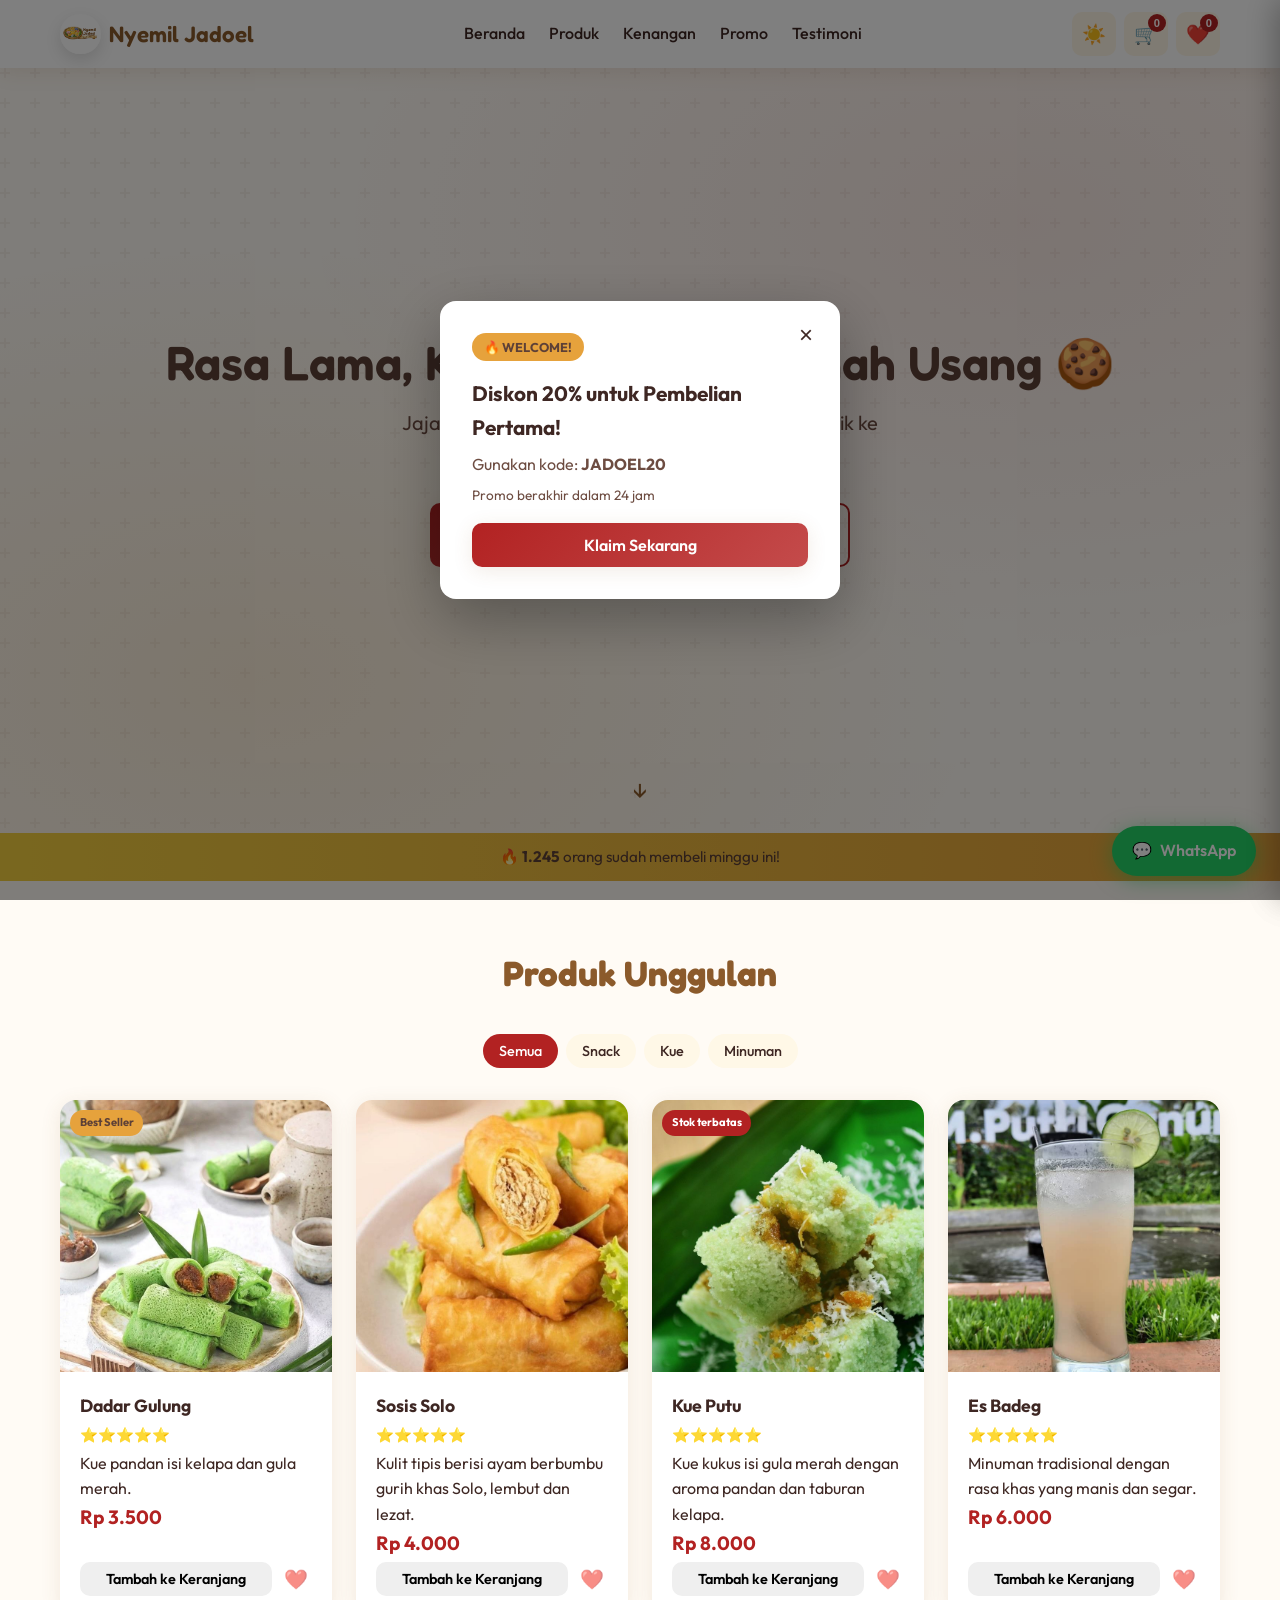
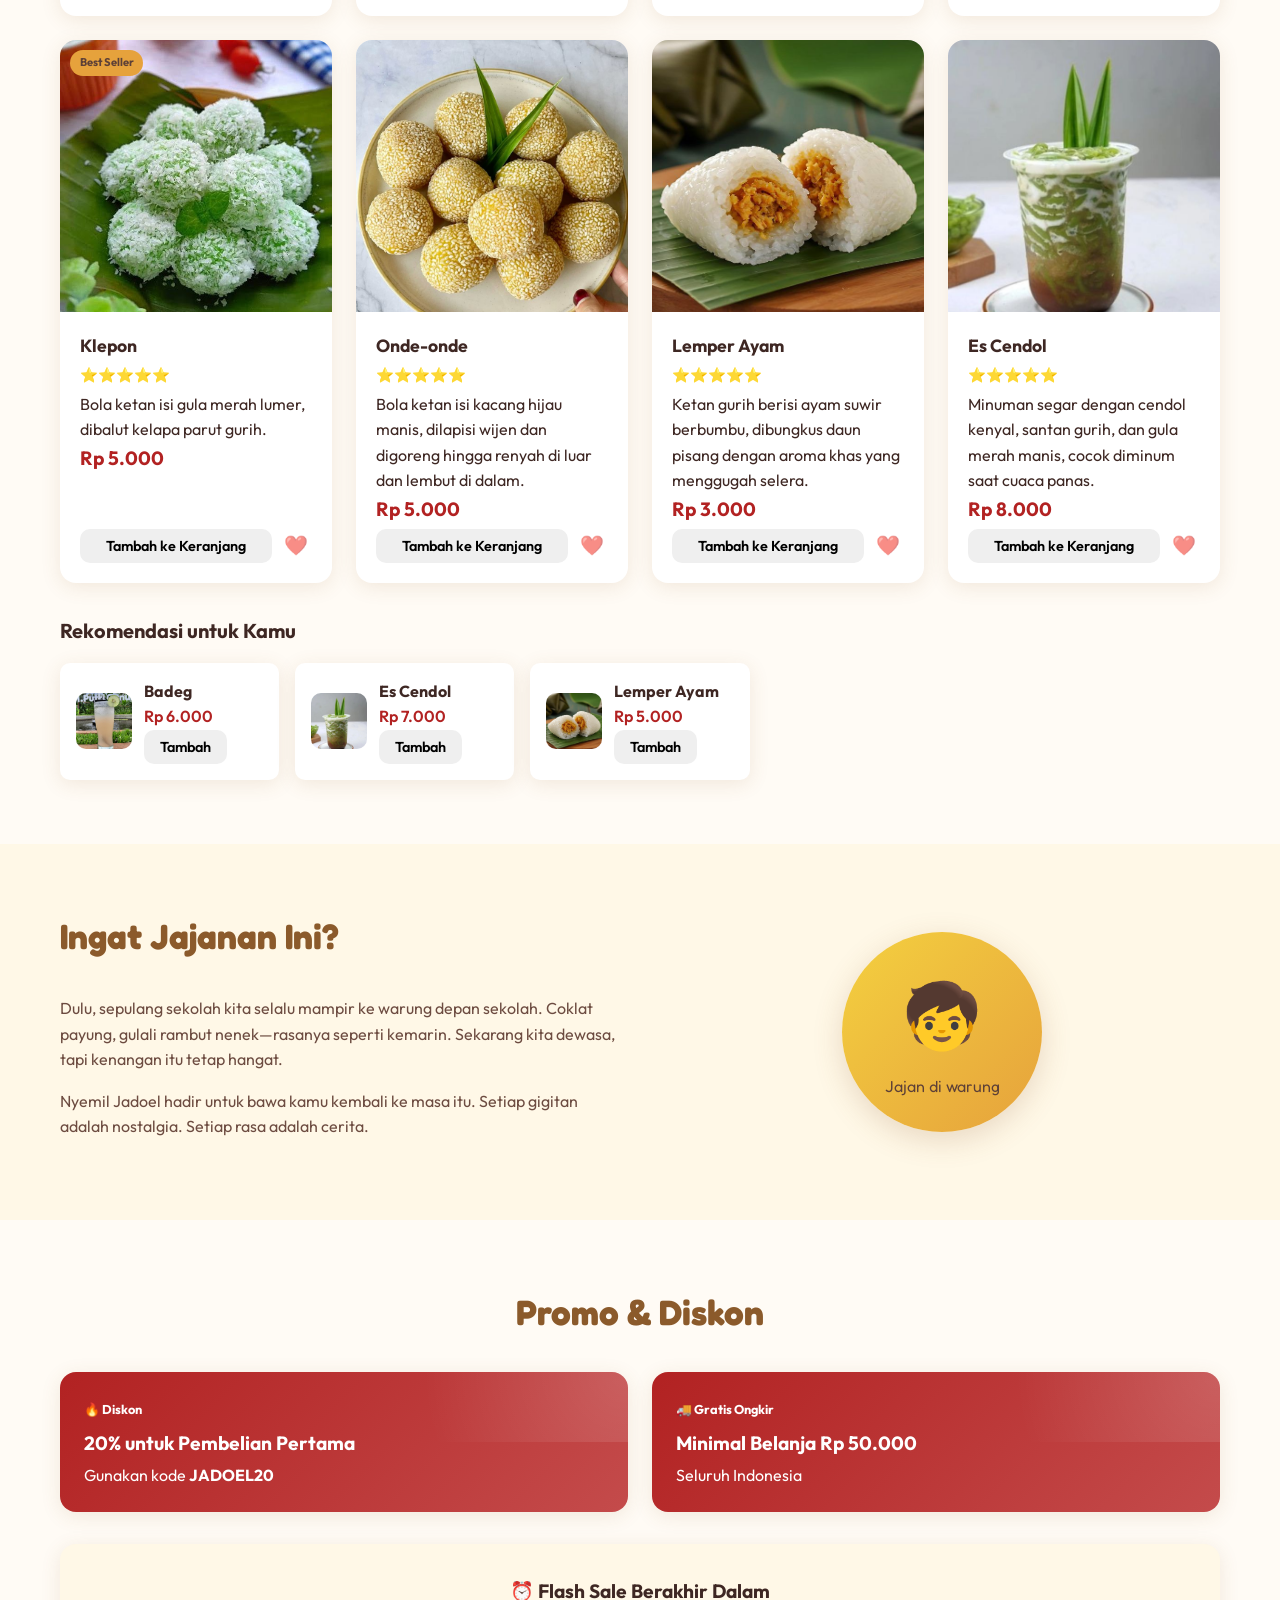
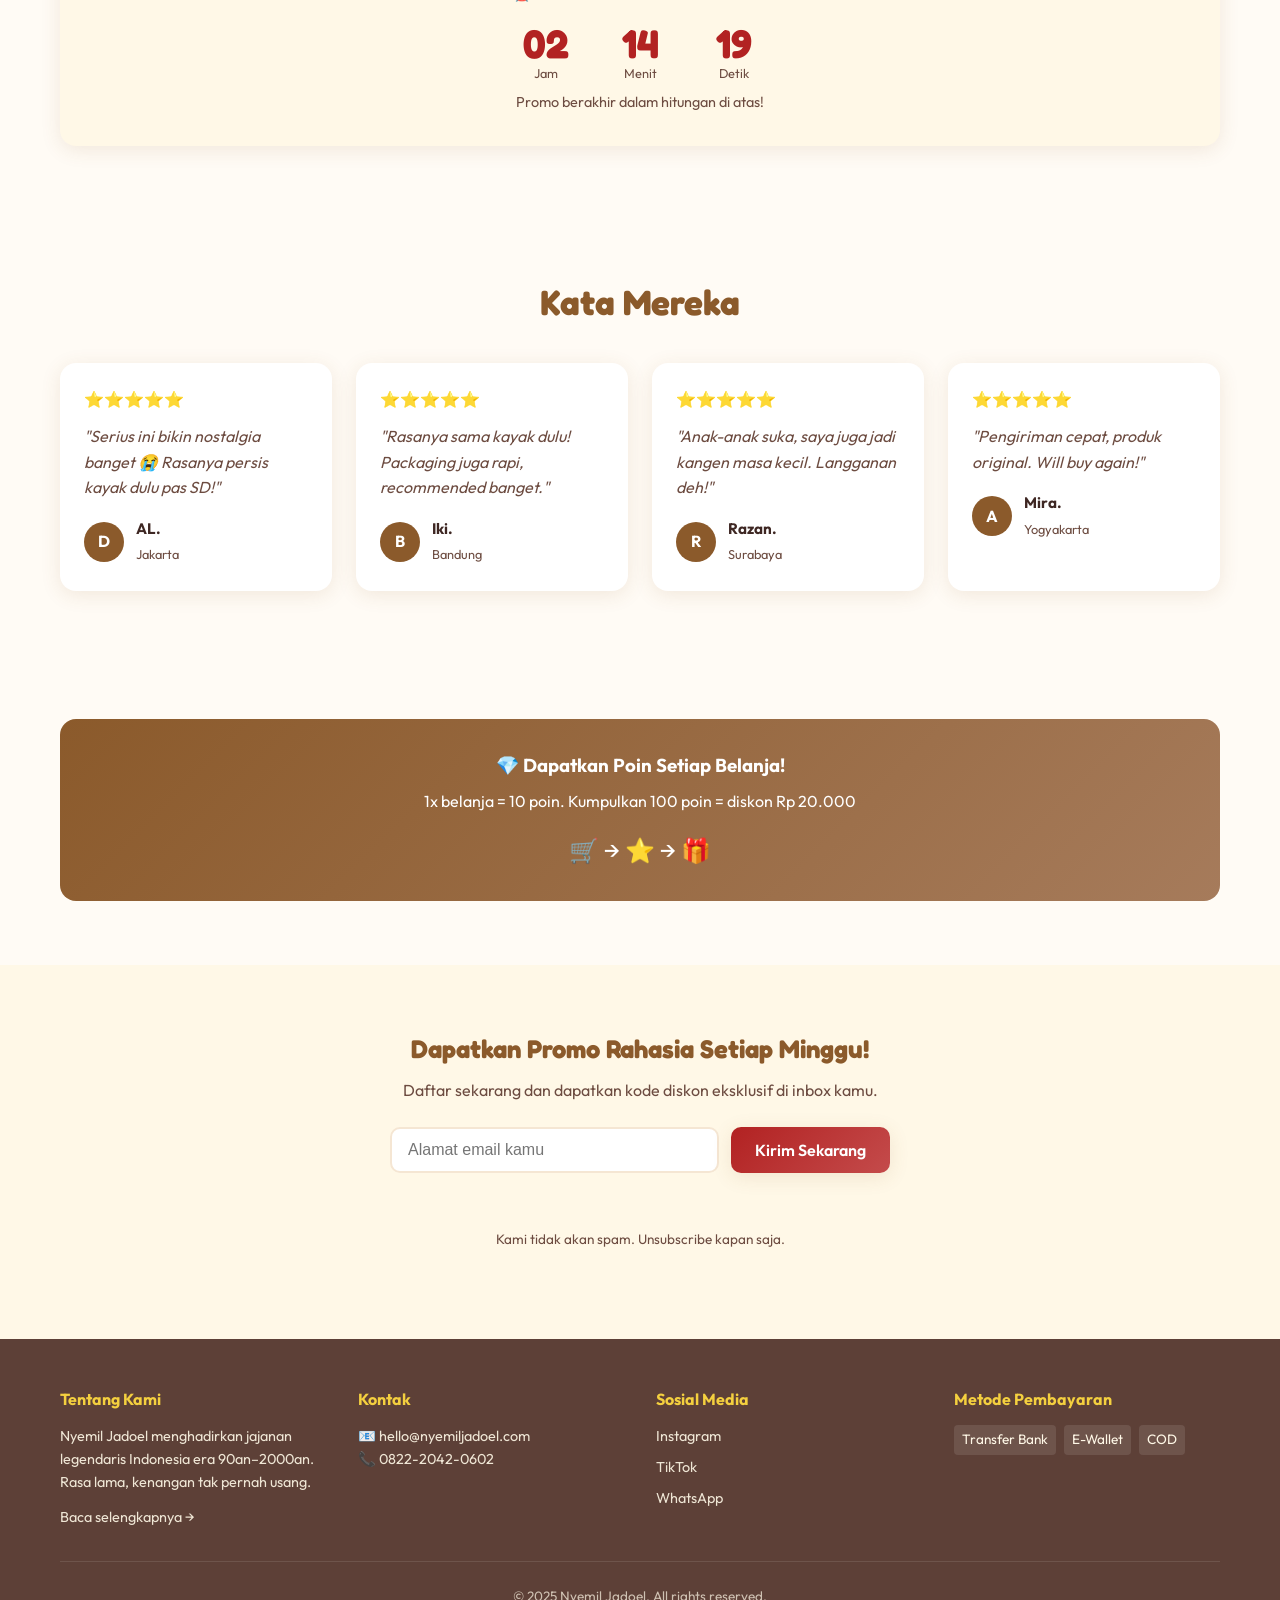
==== commit d092e2a6: "nambah produk" ====
--- a/index.html
+++ b/index.html
@@ -107,6 +107,7 @@
             <div class="product-info">
               <h3>Dadar Gulung</h3>
               <div class="product-rating">⭐⭐⭐⭐⭐</div>
+              <p class="product-desc">Kue pandan isi kelapa dan gula merah.</p>
               <p class="product-price">Rp 3.500</p>
               <div class="product-actions">
                 <button type="button" class="btn btn-sm btn-add-cart" data-id="2" data-name="Coklat Payung" data-price="3500">Tambah ke Keranjang</button>
@@ -121,6 +122,7 @@
             <div class="product-info">
               <h3>Sosis Solo</h3>
               <div class="product-rating">⭐⭐⭐⭐⭐</div>
+              <p class="product-desc">Kulit tipis berisi ayam berbumbu gurih khas Solo, lembut dan lezat.</p>
               <p class="product-price">Rp 4.000</p>
               <div class="product-actions">
                 <button type="button" class="btn btn-sm btn-add-cart" data-id="3" data-name="Gulali Rambut Nenek" data-price="4000">Tambah ke Keranjang</button>
@@ -136,6 +138,7 @@
             <div class="product-info">
               <h3>Kue Putu</h3>
               <div class="product-rating">⭐⭐⭐⭐⭐</div>
+              <p class="product-desc">Kue kukus isi gula merah dengan aroma pandan dan taburan kelapa.</p>
               <p class="product-price">Rp 8.000</p>
               <div class="product-actions">
                 <button type="button" class="btn btn-sm btn-add-cart" data-id="4" data-name="Kue Cubit" data-price="8000">Tambah ke Keranjang</button>
@@ -150,6 +153,7 @@
             <div class="product-info">
               <h3>Es Badeg</h3>
               <div class="product-rating">⭐⭐⭐⭐⭐</div>
+              <p class="product-desc">Minuman tradisional dengan rasa khas yang manis dan segar.</p>
               <p class="product-price">Rp 6.000</p>
               <div class="product-actions">
                 <button type="button" class="btn btn-sm btn-add-cart" data-id="5" data-name="Es Badeg" data-price="6000">Tambah ke Keranjang</button>
@@ -165,6 +169,7 @@
             <div class="product-info">
               <h3>Klepon</h3>
               <div class="product-rating">⭐⭐⭐⭐⭐</div>
+              <p class="product-desc">Bola ketan isi gula merah lumer, dibalut kelapa parut gurih.</p>
               <p class="product-price">Rp 5.000</p>
               <div class="product-actions">
                 <button type="button" class="btn btn-sm btn-add-cart" data-id="6" data-name="Klepon" data-price="5000">Tambah ke Keranjang</button>
@@ -172,6 +177,88 @@
               </div>
             </div>
           </article>
+          <article class="product-card reveal" data-category="kue">
+  <div class="product-image">
+    <img src="ondeonde.jpg" alt="Onde-onde">
+  </div>
+
+  <div class="product-info">
+    <h3>Onde-onde</h3>
+    <div class="product-rating">⭐⭐⭐⭐⭐</div>
+
+    <p class="product-desc">
+      Bola ketan isi kacang hijau manis, dilapisi wijen dan digoreng hingga renyah di luar dan lembut di dalam.
+    </p>
+
+    <p class="product-price">Rp 5.000</p>
+
+    <div class="product-actions">
+      <button 
+        class="btn btn-sm btn-add-cart"
+        data-id="7"
+        data-name="Onde-onde"
+        data-price="5000">
+        Tambah ke Keranjang
+      </button>
+
+      <button class="btn-icon wishlist-add" data-id="7">❤️</button>
+    </div>
+  </div>
+</article>
+<article class="product-card reveal" data-category="snack">
+  <div class="product-image">
+    <img src="lemper.jpg" alt="Lemper Ayam">
+  </div>
+
+  <div class="product-info">
+    <h3>Lemper Ayam</h3>
+    <div class="product-rating">⭐⭐⭐⭐⭐</div>
+
+    <p class="product-desc">
+      Ketan gurih berisi ayam suwir berbumbu, dibungkus daun pisang dengan aroma khas yang menggugah selera.
+    </p>
+
+    <p class="product-price">Rp 3.000</p>
+
+    <div class="product-actions">
+      <button class="btn btn-sm btn-add-cart"
+        data-id="8"
+        data-name="Lemper Ayam"
+        data-price="3000">
+        Tambah ke Keranjang
+      </button>
+
+      <button class="btn-icon wishlist-add" data-id="8">❤️</button>
+    </div>
+  </div>
+</article>
+<article class="product-card reveal" data-category="minuman">
+  <div class="product-image">
+    <img src="cendol.jpg" alt="Es Cendol">
+  </div>
+
+  <div class="product-info">
+    <h3>Es Cendol</h3>
+    <div class="product-rating">⭐⭐⭐⭐⭐</div>
+
+    <p class="product-desc">
+      Minuman segar dengan cendol kenyal, santan gurih, dan gula merah manis, cocok diminum saat cuaca panas.
+    </p>
+
+    <p class="product-price">Rp 8.000</p>
+
+    <div class="product-actions">
+      <button class="btn btn-sm btn-add-cart"
+        data-id="9"
+        data-name="Es Cendol"
+        data-price="8000">
+        Tambah ke Keranjang
+      </button>
+
+      <button class="btn-icon wishlist-add" data-id="9">❤️</button>
+    </div>
+  </div>
+</article>
         </div>
         <!-- Rekomendasi Produk -->
         <div class="recommendations reveal">
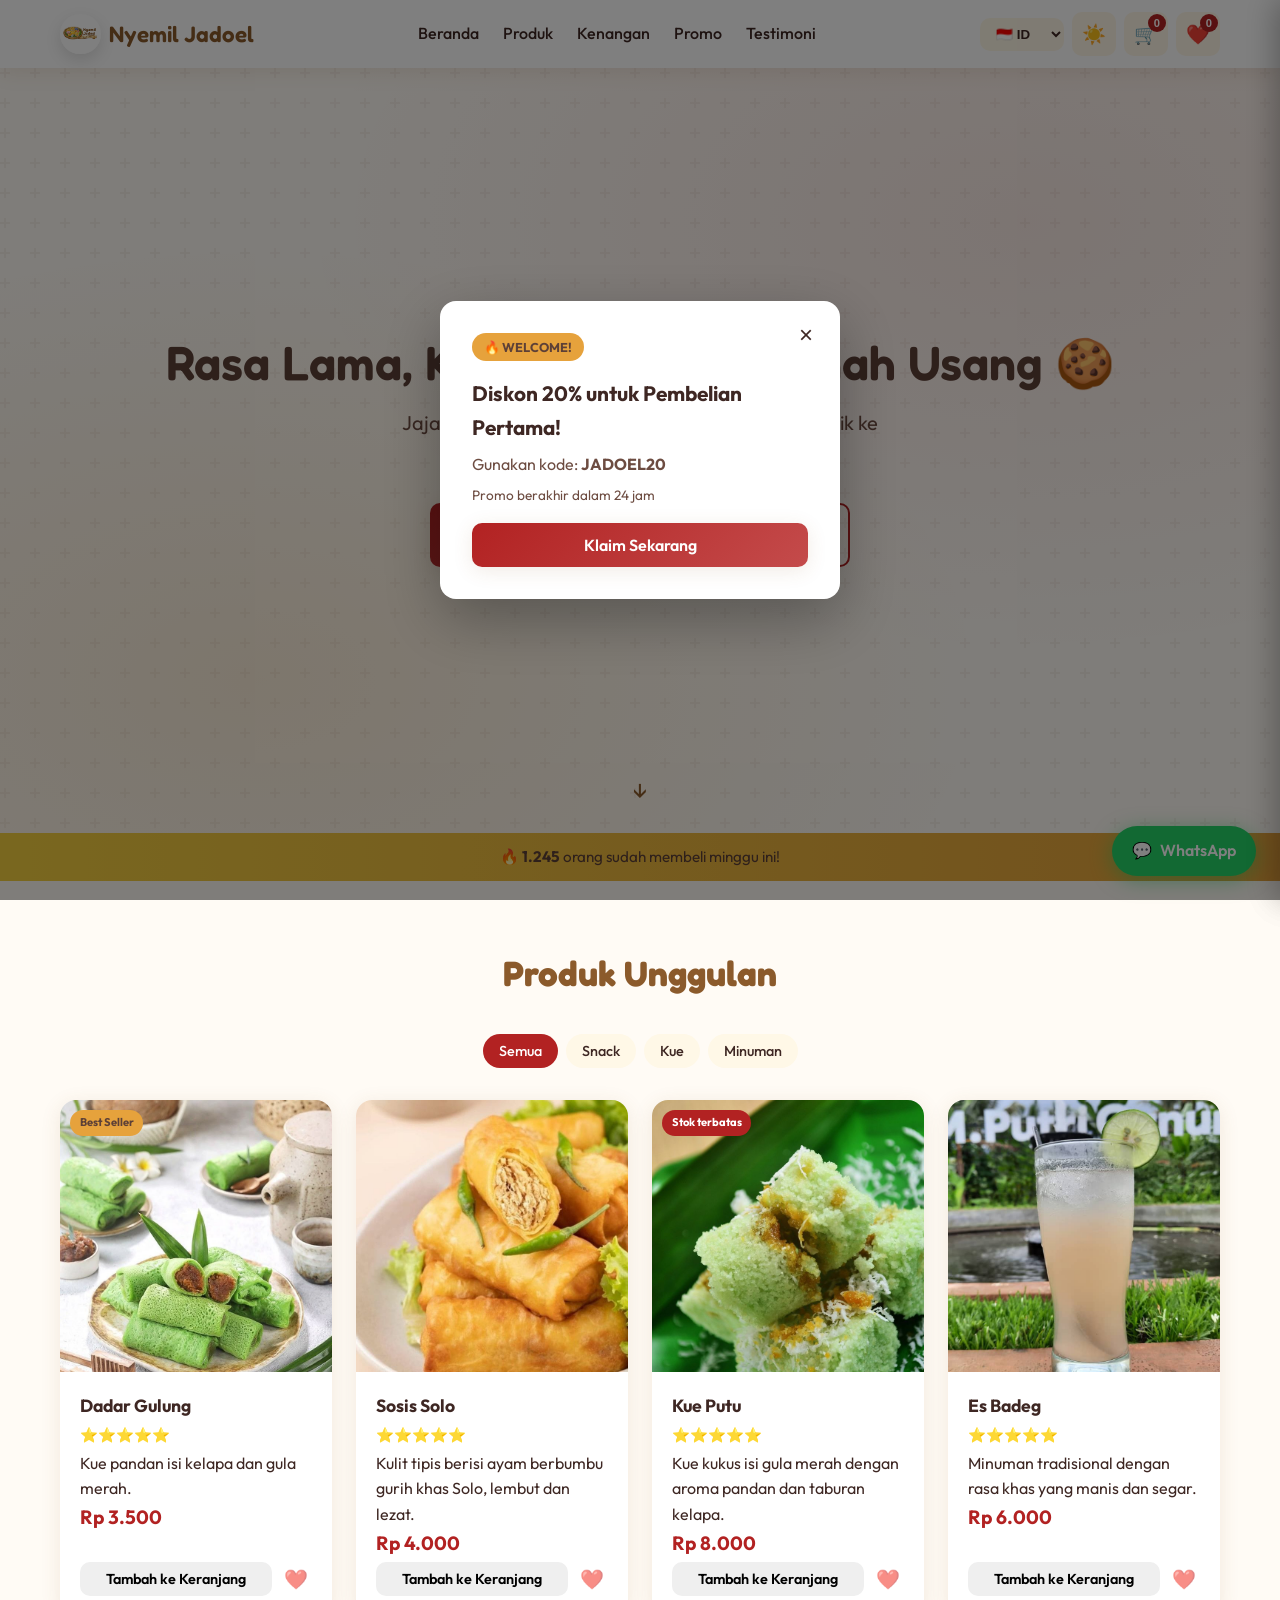
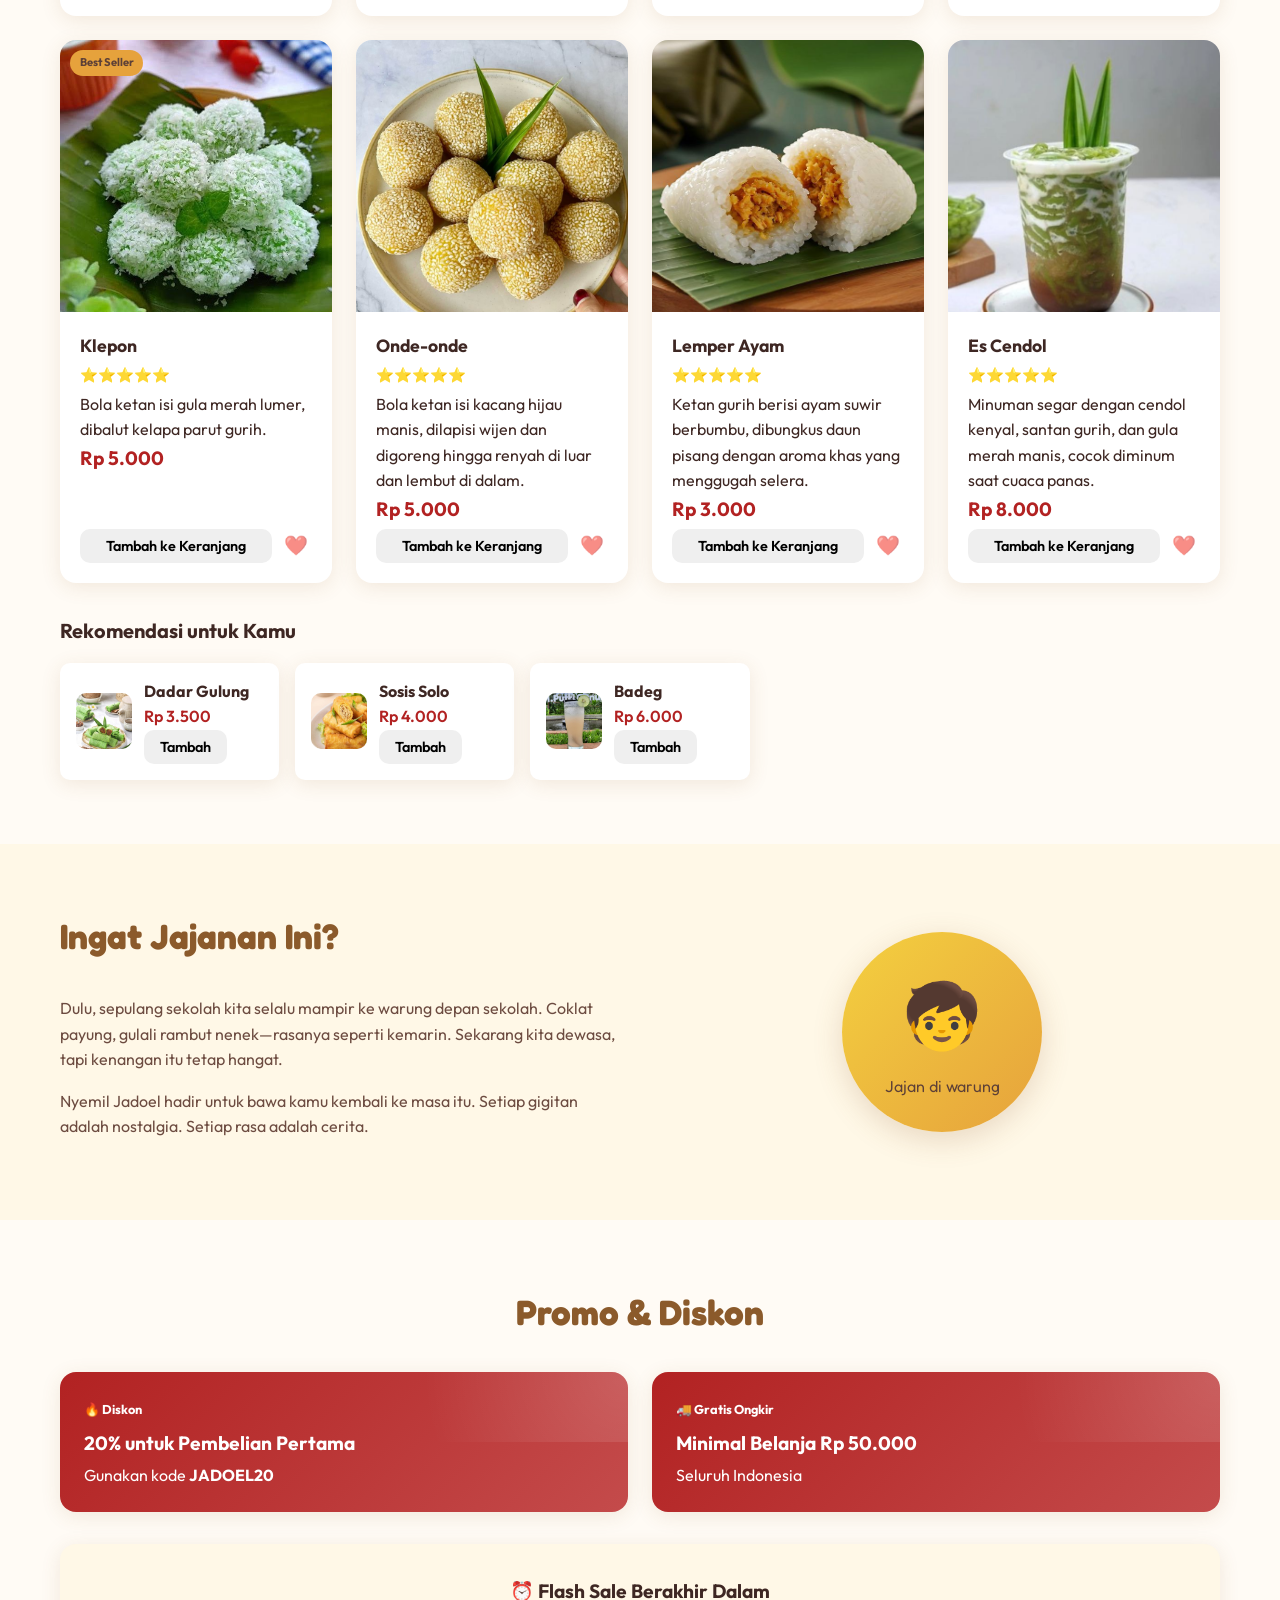
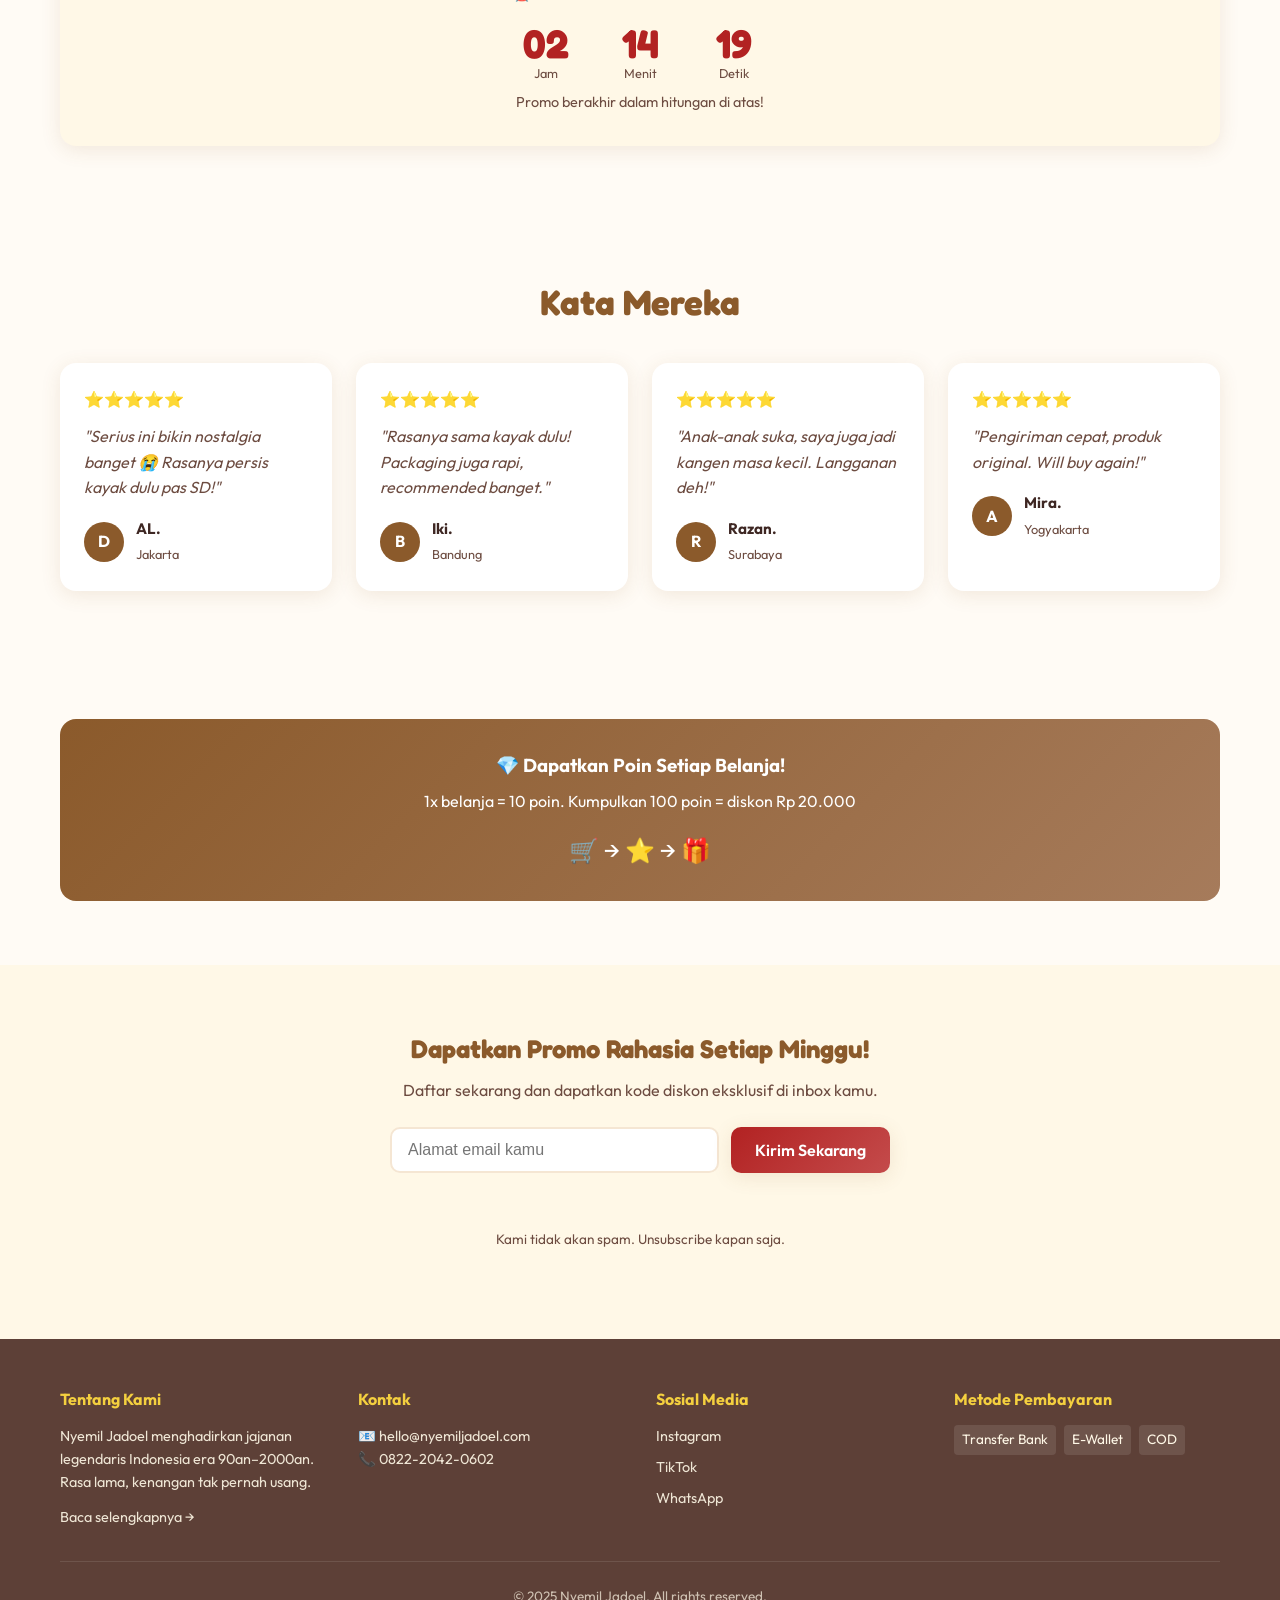
==== commit 8698ff2c: "bahasa" ====
--- a/index.html
+++ b/index.html
@@ -46,6 +46,10 @@
         </ul>
       </nav>
       <div class="header-actions">
+      <select id="language-select" class="language-select">
+  <option value="id">🇮🇩 ID</option>
+  <option value="en">🇺🇸 EN</option>
+</select>
         <button type="button" class="icon-btn" id="theme-toggle" aria-label="Toggle dark/light mode">
           <span class="icon-sun">☀️</span>
           <span class="icon-moon">🌙</span>
@@ -70,11 +74,11 @@
     <section id="hero" class="hero">
       <div class="hero-bg"></div>
       <div class="container hero-content">
-        <h1 class="hero-title animate-fade-in">Rasa Lama, Kenangan Tak Pernah Usang <span class="hero-emoji">🍪</span></h1>
-        <p class="hero-subtitle animate-fade-in delay-1">Jajanan legendaris Indonesia yang bikin kamu balik ke masa kecil.</p>
+        <h1 class="hero-title animate-fade-in" data-translate="heroTitle">Rasa Lama, Kenangan Tak Pernah Usang</h1>
+        <p class="hero-subtitle animate-fade-in delay-1" data-translate="heroSubtitle">Jajanan legendaris Indonesia yang bikin kamu balik ke masa kecil.</p>
         <div class="hero-cta animate-fade-in delay-2">
-          <a href="#produk" class="btn btn-cta btn-lg">Belanja Sekarang</a>
-          <a href="#produk" class="btn btn-outline btn-lg">Lihat Menu Jadul</a>
+          <a href="#produk" class="btn btn-cta btn-lg" data-translate="shopNow">Belanja Sekarang</a>
+          <a href="#produk" class="btn btn-outline btn-lg" data-translate="seeMenu">Lihat Menu Jadul</a>
         </div>
       </div>
       <div class="hero-scroll">↓</div>
--- a/styles.css
+++ b/styles.css
@@ -1534,3 +1534,13 @@
     flex-shrink: 0;
   }
 }
+
+.language-select{
+  padding: 8px 12px;
+  border-radius: 10px;
+  border: none;
+  background: var(--color-krem);
+  color: var(--color-text);
+  font-weight: 600;
+  cursor: pointer;
+}
